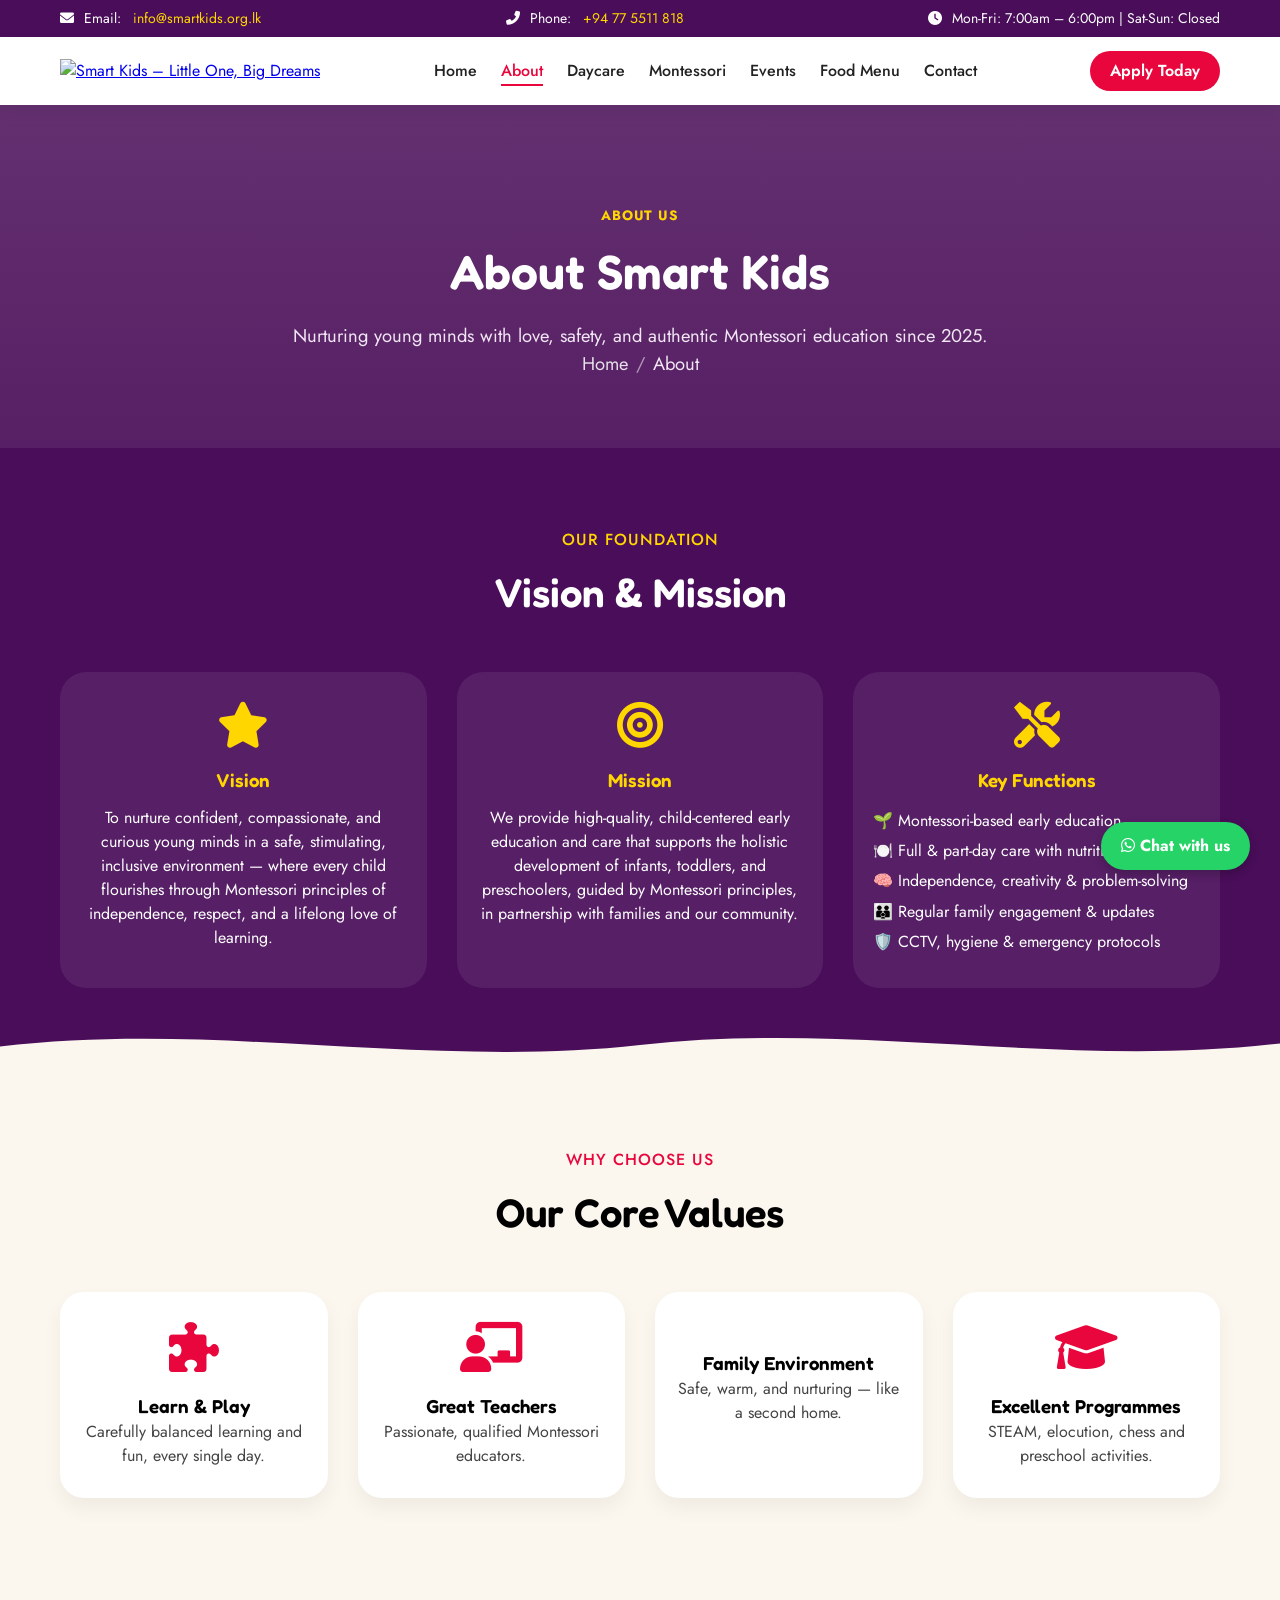
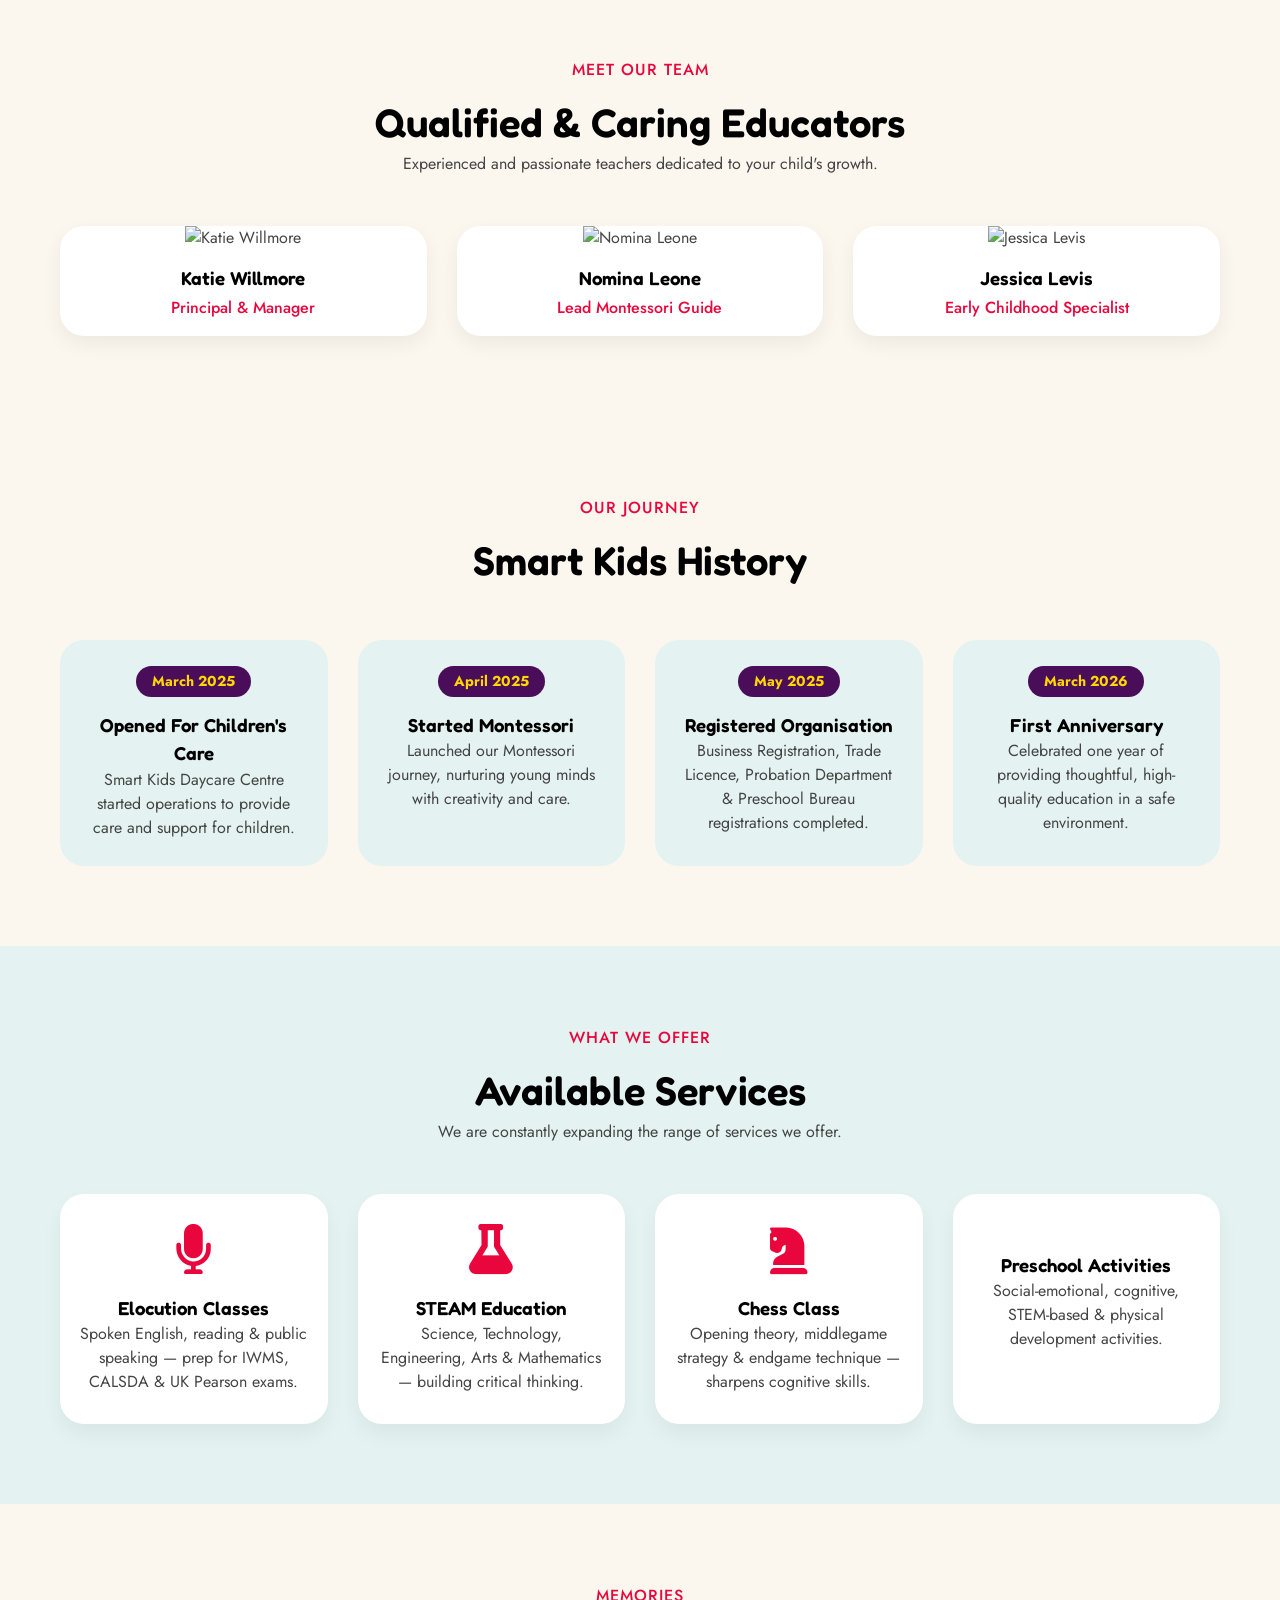
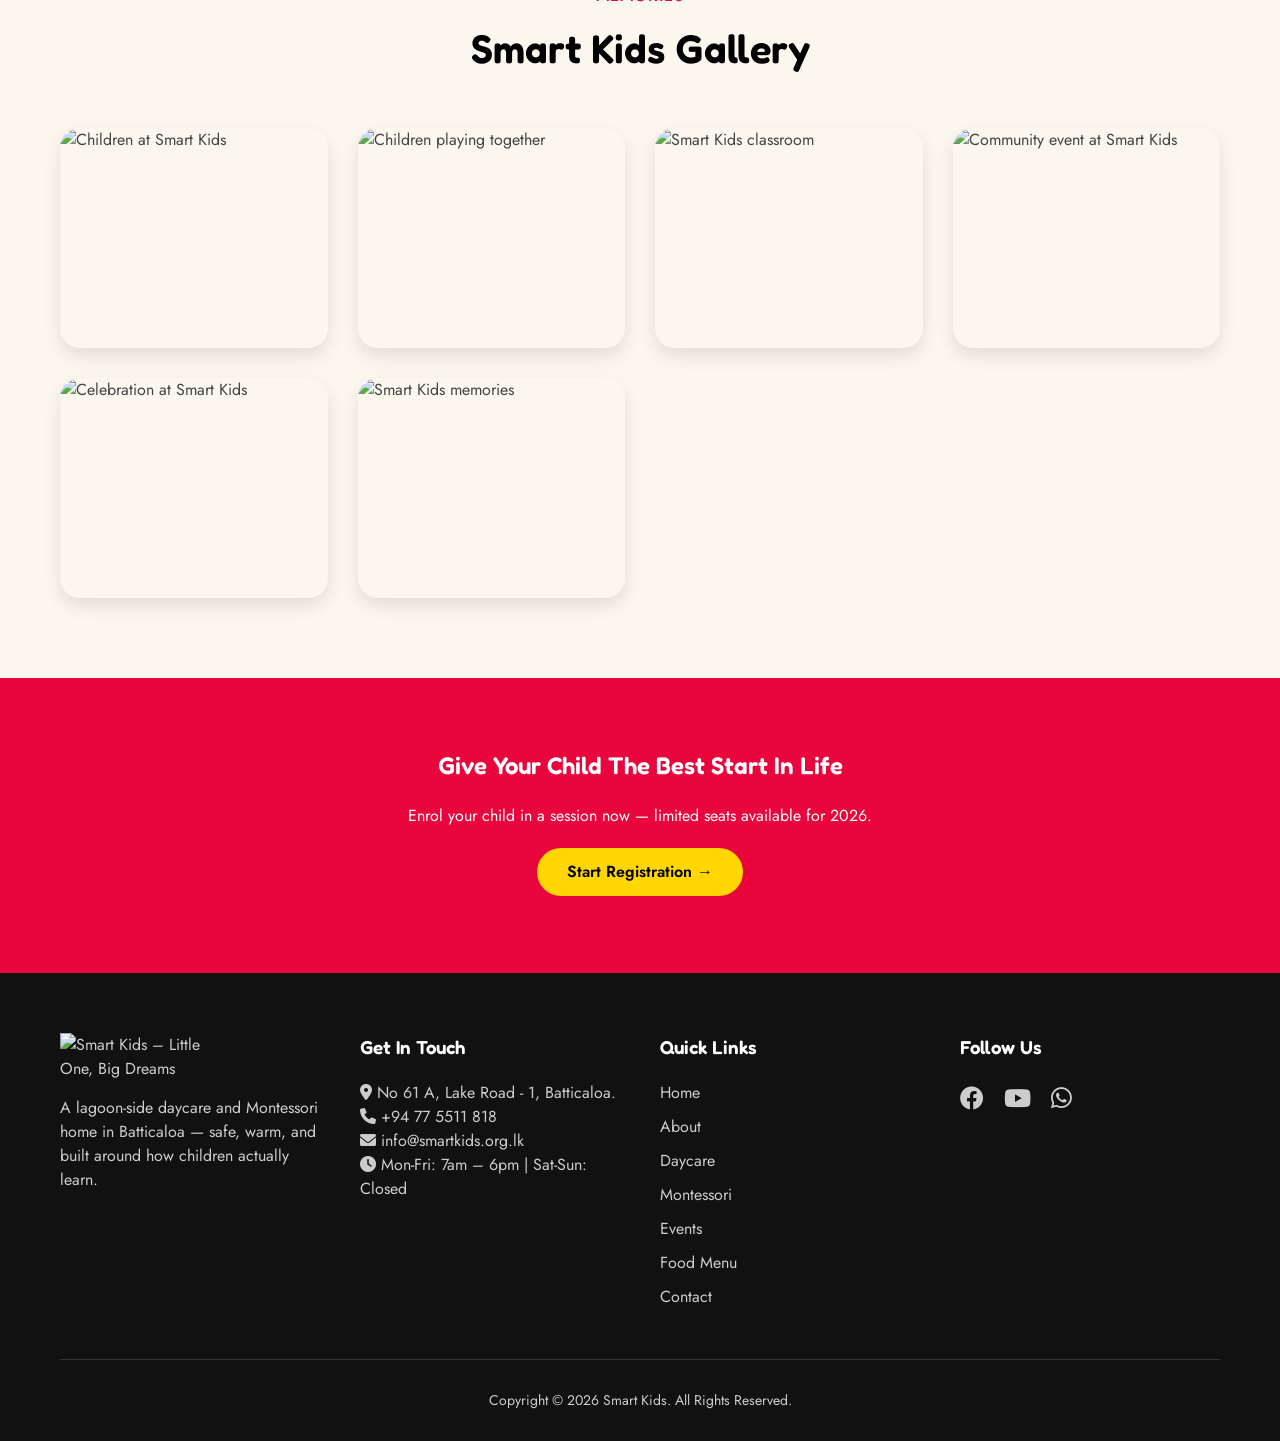
==== About.html @ 2ba50fde "Add files via upload" ====
<!DOCTYPE html>
<html lang="en-US">
<head>
<meta charset="UTF-8">
<meta name="viewport" content="width=device-width, initial-scale=1.0, shrink-to-fit=no">
<title>About Us – Smart Kids Daycare & Montessori | Batticaloa</title>
<meta name="description" content="Learn about Smart Kids Daycare & Montessori – our vision, mission, values, experienced teachers, and child-centered approach in Batticaloa.">
<meta name="theme-color" content="#490D59">
<link rel="icon" href="https://smartkids25.vercel.app/SK-Logo.svg" type="image/png">
<link href="https://fonts.googleapis.com/css2?family=Fredoka:wght@400;500;600;700&family=Jost:wght@400;500;600;700&display=swap" rel="stylesheet">
<link rel="stylesheet" href="https://cdnjs.cloudflare.com/ajax/libs/font-awesome/6.0.0-beta3/css/all.min.css">
<link rel="stylesheet" href="style.css">
</head>
<body>
<div id="scrollProgress" aria-hidden="true"></div>

<a href="#main-content" class="skip-link">Skip to main content</a>

<div class="top-bar">
  <div class="container">
    <div><i class="fas fa-envelope icon-lift" aria-hidden="true"></i> Email: <a href="mailto:info@smartkids.org.lk">info@smartkids.org.lk</a></div>
    <div><i class="fas fa-phone-alt icon-lift" aria-hidden="true"></i> Phone: <a href="https://wa.me/94775511818" target="_blank" rel="noopener">+94 77 5511 818</a></div>
    <div><i class="fas fa-clock icon-lift" aria-hidden="true"></i> Mon-Fri: 7:00am – 6:00pm | Sat-Sun: Closed</div>
  </div>
</div>

<header class="main-header">
  <div class="container">
    <a class="logo" href="/">
      <img src="https://smartkids25.vercel.app/SK-Banner.svg" alt="Smart Kids – Little One, Big Dreams">
    </a>
    <ul class="nav-links" id="navLinks">
      <li><a href="index.html">Home</a></li>
      <li><a href="About.html" class="active">About</a></li>
      <li><a href="Daycare.html">Daycare</a></li>
      <li><a href="Montessori.html">Montessori</a></li>
      <li><a href="Events.html">Events</a></li>
      <li><a href="Foodmenu.html">Food Menu</a></li>
      <li><a href="Contact.html">Contact</a></li>
    </ul>
    <button class="mobile-menu" id="mobileMenuBtn" aria-label="Open menu" aria-expanded="false" aria-controls="navLinks">
      <i class="fas fa-bars" aria-hidden="true"></i>
    </button>
    <a href="https://docs.google.com/forms/d/e/1FAIpQLSebGk4MIHP9v4Wda9Ap1GONbSbELKMC0Apw4gGXzGjABeMPSA/viewform" class="btn" style="padding: 8px 20px;" target="_blank" rel="noopener">Apply Today</a>
  </div>
</header>

<main id="main-content">

<section class="page-hero" style="--hero-img:url('https://smartkids.org.lk/wp-content/uploads/2025/05/KTR05686-copy-1.jpg');">
  <div class="container">
    <span class="eyebrow" style="display:block;">ABOUT US</span>
    <h1>About Smart Kids</h1>
    <p>Nurturing young minds with love, safety, and authentic Montessori education since 2025.</p>
    <p class="breadcrumb"><a href="index.html">Home</a><span>/</span>About</p>
  </div>
</section>

<section style="padding:80px 0; background:var(--indigo); color:#fff; position:relative; overflow:hidden;">
  <div class="container">
    <div class="section-title reveal">
      <span style="color:var(--gold);">OUR FOUNDATION</span>
      <h2 style="color:#fff;">Vision & Mission</h2>
    </div>
    <div class="grid-3 stagger-children">
      <div class="value-card">
        <i class="fas fa-star" aria-hidden="true"></i>
        <h3>Vision</h3>
        <p>To nurture confident, compassionate, and curious young minds in a safe, stimulating, inclusive environment — where every child flourishes through Montessori principles of independence, respect, and a lifelong love of learning.</p>
      </div>
      <div class="value-card">
        <i class="fas fa-bullseye" aria-hidden="true"></i>
        <h3>Mission</h3>
        <p>We provide high-quality, child-centered early education and care that supports the holistic development of infants, toddlers, and preschoolers, guided by Montessori principles, in partnership with families and our community.</p>
      </div>
      <div class="value-card">
        <i class="fas fa-screwdriver-wrench" aria-hidden="true"></i>
        <h3>Key Functions</h3>
        <ul style="text-align:left; list-style:none; padding:0; line-height:1.9;">
          <li>🌱 Montessori-based early education</li>
          <li>🍽️ Full & part-day care with nutritious meals</li>
          <li>🧠 Independence, creativity & problem-solving</li>
          <li>👪 Regular family engagement & updates</li>
          <li>🛡️ CCTV, hygiene & emergency protocols</li>
        </ul>
      </div>
    </div>
    <div class="wave-seam" aria-hidden="true" style="color:var(--paper);">
      <svg viewBox="0 0 1200 60" preserveAspectRatio="none"><path d="M0,32 C200,0 400,60 600,30 C800,0 1000,60 1200,28 L1200,60 L0,60 Z"></path></svg>
    </div>
  </div>
</section>

<section style="padding:80px 0;">
  <div class="container">
    <div class="section-title reveal">
      <span>WHY CHOOSE US</span>
      <h2>Our Core Values</h2>
    </div>
    <div class="grid-4 stagger-children">
      <div class="service-card"><i class="fas fa-puzzle-piece icon-rotate" aria-hidden="true"></i><h3>Learn & Play</h3><p>Carefully balanced learning and fun, every single day.</p></div>
      <div class="service-card"><i class="fas fa-chalkboard-teacher icon-rotate" aria-hidden="true"></i><h3>Great Teachers</h3><p>Passionate, qualified Montessori educators.</p></div>
      <div class="service-card"><i class="fas fa-house-chimney-heart icon-rotate" aria-hidden="true"></i><h3>Family Environment</h3><p>Safe, warm, and nurturing — like a second home.</p></div>
      <div class="service-card"><i class="fas fa-graduation-cap icon-rotate" aria-hidden="true"></i><h3>Excellent Programmes</h3><p>STEAM, elocution, chess and preschool activities.</p></div>
    </div>
  </div>
</section>

<section style="padding:80px 0; background:var(--paper);">
  <div class="container">
    <div class="section-title reveal">
      <span>MEET OUR TEAM</span>
      <h2>Qualified & Caring Educators</h2>
      <p>Experienced and passionate teachers dedicated to your child's growth.</p>
    </div>
    <div class="grid-3 stagger-children">
      <div class="teacher-card">
        <img src="https://smartkids.org.lk/wp-content/uploads/2023/09/teacher-6.jpg" alt="Katie Willmore" loading="lazy">
        <h3>Katie Willmore</h3><p>Principal & Manager</p>
      </div>
      <div class="teacher-card">
        <img src="https://smartkids.org.lk/wp-content/uploads/2023/09/teacher-1.jpg" alt="Nomina Leone" loading="lazy">
        <h3>Nomina Leone</h3><p>Lead Montessori Guide</p>
      </div>
      <div class="teacher-card">
        <img src="https://smartkids.org.lk/wp-content/uploads/2023/09/teacher-2.jpg" alt="Jessica Levis" loading="lazy">
        <h3>Jessica Levis</h3><p>Early Childhood Specialist</p>
      </div>
    </div>
  </div>
</section>

<section style="padding:80px 0;">
  <div class="container">
    <div class="section-title reveal">
      <span>OUR JOURNEY</span>
      <h2>Smart Kids History</h2>
    </div>
    <div class="history-grid stagger-children">
      <div class="history-item">
        <div class="history-year">March 2025</div>
        <h3>Opened For Children's Care</h3>
        <p>Smart Kids Daycare Centre started operations to provide care and support for children.</p>
      </div>
      <div class="history-item">
        <div class="history-year">April 2025</div>
        <h3>Started Montessori</h3>
        <p>Launched our Montessori journey, nurturing young minds with creativity and care.</p>
      </div>
      <div class="history-item">
        <div class="history-year">May 2025</div>
        <h3>Registered Organisation</h3>
        <p>Business Registration, Trade Licence, Probation Department & Preschool Bureau registrations completed.</p>
      </div>
      <div class="history-item">
        <div class="history-year">March 2026</div>
        <h3>First Anniversary</h3>
        <p>Celebrated one year of providing thoughtful, high-quality education in a safe environment.</p>
      </div>
    </div>
  </div>
</section>

<section style="padding:80px 0; background:var(--lagoon-light);">
  <div class="container">
    <div class="section-title reveal">
      <span>WHAT WE OFFER</span>
      <h2>Available Services</h2>
      <p>We are constantly expanding the range of services we offer.</p>
    </div>
    <div class="grid-4 stagger-children">
      <div class="service-card"><i class="fas fa-microphone icon-rotate" aria-hidden="true"></i><h3>Elocution Classes</h3><p>Spoken English, reading & public speaking — prep for IWMS, CALSDA & UK Pearson exams.</p></div>
      <div class="service-card"><i class="fas fa-flask icon-rotate" aria-hidden="true"></i><h3>STEAM Education</h3><p>Science, Technology, Engineering, Arts & Mathematics — building critical thinking.</p></div>
      <div class="service-card"><i class="fas fa-chess-knight icon-rotate" aria-hidden="true"></i><h3>Chess Class</h3><p>Opening theory, middlegame strategy & endgame technique — sharpens cognitive skills.</p></div>
      <div class="service-card"><i class="fas fa-child-reaching icon-rotate" aria-hidden="true"></i><h3>Preschool Activities</h3><p>Social-emotional, cognitive, STEM-based & physical development activities.</p></div>
    </div>
  </div>
</section>

<section style="padding:80px 0; background:var(--paper);">
  <div class="container">
    <div class="section-title reveal">
      <span>MEMORIES</span>
      <h2>Smart Kids Gallery</h2>
    </div>
    <div class="gallery-grid stagger-children">
      <div class="gallery-item"><img src="https://smartkids.org.lk/wp-content/uploads/2025/05/KTR05686-copy-1.jpg" alt="Children at Smart Kids" loading="lazy"></div>
      <div class="gallery-item"><img src="https://smartkids.org.lk/wp-content/uploads/2026/04/DSC04746-scaled.jpg" alt="Children playing together" loading="lazy"></div>
      <div class="gallery-item"><img src="https://smartkids.org.lk/wp-content/uploads/2025/05/sd.jpg" alt="Smart Kids classroom" loading="lazy"></div>
      <div class="gallery-item"><img src="https://smartkids.org.lk/wp-content/uploads/2026/04/DSC04858-scaled.jpg" alt="Community event at Smart Kids" loading="lazy"></div>
      <div class="gallery-item"><img src="https://smartkids.org.lk/wp-content/uploads/2025/05/WhatsApp-Image-2025-05-06-at-12.25.40-PM.jpeg" alt="Celebration at Smart Kids" loading="lazy"></div>
      <div class="gallery-item"><img src="https://smartkids.org.lk/wp-content/uploads/2025/05/Untitled-design.png" alt="Smart Kids memories" loading="lazy"></div>
    </div>
  </div>
</section>

<section style="padding: 70px 0; background: var(--coral); color: white; text-align: center;">
  <div class="container">
    <h2 style="color: white;">Give Your Child The Best Start In Life</h2>
    <p style="margin: 20px 0;">Enrol your child in a session now — limited seats available for 2026.</p>
    <a href="https://docs.google.com/forms/d/e/1FAIpQLSebGk4MIHP9v4Wda9Ap1GONbSbELKMC0Apw4gGXzGjABeMPSA/viewform" class="btn" style="background: var(--gold); color:#000;" target="_blank" rel="noopener">Start Registration →</a>
  </div>
</section>

</main>

<footer>
  <div class="container">
    <div class="footer-grid">
      <div class="footer-logo">
        <img src="https://smartkids25.vercel.app/SK-Banner.svg" alt="Smart Kids – Little One, Big Dreams" style="max-width:160px;">
        <p style="margin-top:15px;">A lagoon-side daycare and Montessori home in Batticaloa — safe, warm, and built around how children actually learn.</p>
      </div>
      <div>
        <h3>Get In Touch</h3>
        <p><i class="fas fa-map-marker-alt icon-color" aria-hidden="true"></i> No 61 A, Lake Road - 1, Batticaloa.</p>
        <p><i class="fas fa-phone icon-color" aria-hidden="true"></i> <a href="tel:+94775511818">+94 77 5511 818</a></p>
        <p><i class="fas fa-envelope icon-color" aria-hidden="true"></i> <a href="mailto:info@smartkids.org.lk">info@smartkids.org.lk</a></p>
        <p><i class="fas fa-clock icon-color" aria-hidden="true"></i> Mon-Fri: 7am – 6pm | Sat-Sun: Closed</p>
      </div>
      <div>
        <h3>Quick Links</h3>
        <ul class="footer-links">
          <li><a href="index.html">Home</a></li>
          <li><a href="About.html">About</a></li>
          <li><a href="Daycare.html">Daycare</a></li>
          <li><a href="Montessori.html">Montessori</a></li>
          <li><a href="Events.html">Events</a></li>
          <li><a href="Foodmenu.html">Food Menu</a></li>
          <li><a href="Contact.html">Contact</a></li>
        </ul>
      </div>
      <div>
        <h3>Follow Us</h3>
        <div class="social-icons">
          <a href="https://web.facebook.com/profile.php?id=61573965225366" class="icon-rotate" target="_blank" rel="noopener" aria-label="Smart Kids on Facebook"><i class="fab fa-facebook" aria-hidden="true"></i></a>
          <a href="https://www.youtube.com/@SmartKids0025" class="icon-rotate" target="_blank" rel="noopener" aria-label="Smart Kids on YouTube"><i class="fab fa-youtube" aria-hidden="true"></i></a>
          <a href="https://wa.me/94775511818" class="icon-rotate" target="_blank" rel="noopener" aria-label="Chat with Smart Kids on WhatsApp"><i class="fab fa-whatsapp" aria-hidden="true"></i></a>
        </div>
      </div>
    </div>
    <div class="copyright"><p>Copyright © 2026 Smart Kids. All Rights Reserved.</p></div>
  </div>
</footer>

<a href="https://wa.me/94775511818" class="whatsapp-float" target="_blank" rel="noopener" aria-label="Chat with Smart Kids on WhatsApp">
  <i class="fab fa-whatsapp" aria-hidden="true"></i> Chat with us
</a>
<button class="back-to-top" id="backToTop" aria-label="Back to top"><i class="fas fa-arrow-up" aria-hidden="true"></i></button>

<script src="script.js"></script>
</body>
</html>
---- style.css ----
/* ═══════════════════════════════════════════
   DESIGN TOKENS
   Brand: indigo + coral + gold (existing identity)
   Added: warm paper ground + lagoon teal — a nod to
   Batticaloa's lagoon, used as the site's quiet signature
═══════════════════════════════════════════ */
:root {
    --ink: #2b2422;
    --paper: #FBF7EF;
    --indigo: #490D59;
    --indigo-light: #5c1a70;
    --coral: #E8063C;
    --gold: #FFD600;
    --lagoon: #0E7C86;
    --lagoon-light: #E4F2F1;
}

/* ═══════════════════════════════════════════
   RESET & BASE
═══════════════════════════════════════════ */
* { margin: 0; padding: 0; box-sizing: border-box; }
body {
    font-family: 'Jost', sans-serif;
    color: #444;
    background: var(--paper);
    line-height: 1.5;
    overflow-x: hidden;
}
h1, h2, h3, h4, h5, h6 {
    font-family: 'Fredoka', sans-serif;
    font-weight: 600;
    color: #000;
}
.container { max-width: 1200px; margin: 0 auto; padding: 0 20px; }

.skip-link {
    position: absolute; left: -999px; top: 0;
    background: #FFD600; color: #490D59; font-weight: 700;
    padding: 10px 18px; border-radius: 0 0 10px 0; z-index: 10000;
}
.skip-link:focus { left: 0; }
a:focus-visible, button:focus-visible { outline: 3px solid #FFD600; outline-offset: 2px; }

/* ═══════════════════════════════════════════
   LOADER – LOGO
═══════════════════════════════════════════ */
#loader-wrapper {
    position: fixed; top: 0; left: 0; width: 100%; height: 100%;
    background: linear-gradient(135deg, #490D59 0%, #E8063C 100%);
    display: flex; flex-direction: column; align-items: center; justify-content: center;
    z-index: 9999;
    transition: opacity 0.8s ease, visibility 0.8s ease;
}
#loader-wrapper.hidden { opacity: 0; visibility: hidden; pointer-events: none; }
.loader-logo {
    width: 150px;
    background: #fff;
    border-radius: 28px;
    padding: 14px;
    box-shadow: 0 14px 40px rgba(0,0,0,0.25);
    animation: logoPulse 1.6s ease-in-out infinite;
}
@keyframes logoPulse {
    0%, 100% { transform: scale(1); }
    50% { transform: scale(1.06); }
}
.loader-bar {
    width: 160px; height: 6px; border-radius: 6px;
    background: rgba(255,255,255,0.25);
    margin-top: 24px; overflow: hidden;
}
.loader-bar span {
    display: block; height: 100%; width: 40%;
    background: #FFD600; border-radius: 6px;
    animation: loaderTrack 1.3s ease-in-out infinite;
}
@keyframes loaderTrack {
    0% { transform: translateX(-100%); }
    100% { transform: translateX(250%); }
}
.loader-caption {
    margin-top: 16px;
    font-family: 'Fredoka', sans-serif;
    color: #fff;
    font-weight: 600;
    letter-spacing: 1px;
}

/* ═══════════════════════════════════════════
   SCROLL REVEAL
═══════════════════════════════════════════ */
.reveal { opacity: 0; transform: translateY(40px) scale(0.98); transition: opacity 0.9s cubic-bezier(0.16,1,0.3,1), transform 0.9s cubic-bezier(0.16,1,0.3,1); }
.reveal.visible { opacity: 1; transform: translateY(0) scale(1); }
.reveal-left { opacity: 0; transform: translateX(-60px); transition: opacity 0.9s cubic-bezier(0.16,1,0.3,1), transform 0.9s cubic-bezier(0.16,1,0.3,1); }
.reveal-left.visible { opacity: 1; transform: translateX(0); }
.reveal-right { opacity: 0; transform: translateX(60px); transition: opacity 0.9s cubic-bezier(0.16,1,0.3,1), transform 0.9s cubic-bezier(0.16,1,0.3,1); }
.reveal-right.visible { opacity: 1; transform: translateX(0); }
.stagger-children>* { opacity: 0; transform: translateY(34px) scale(0.97); transition: opacity 0.7s cubic-bezier(0.16,1,0.3,1), transform 0.7s cubic-bezier(0.16,1,0.3,1); }
.stagger-children.visible>*:nth-child(1) { transition-delay: 0.05s; }
.stagger-children.visible>*:nth-child(2) { transition-delay: 0.12s; }
.stagger-children.visible>*:nth-child(3) { transition-delay: 0.19s; }
.stagger-children.visible>*:nth-child(4) { transition-delay: 0.26s; }
.stagger-children.visible>*:nth-child(5) { transition-delay: 0.33s; }
.stagger-children.visible>*:nth-child(6) { transition-delay: 0.40s; }
.stagger-children.visible>*:nth-child(7) { transition-delay: 0.47s; }
.stagger-children.visible>*:nth-child(8) { transition-delay: 0.54s; }
.stagger-children.visible>*:nth-child(9) { transition-delay: 0.61s; }
.stagger-children.visible>*:nth-child(10) { transition-delay: 0.68s; }
.stagger-children.visible>* { opacity: 1; transform: translateY(0) scale(1); }

/* ---------- SCROLL PROGRESS BAR ---------- */
#scrollProgress { position: fixed; top: 0; left: 0; height: 4px; width: 0%; background: linear-gradient(90deg, var(--gold), var(--coral)); z-index: 10000; transition: width 0.1s ease-out; }

@media (prefers-reduced-motion: reduce) {
  .reveal, .reveal-left, .reveal-right, .stagger-children>* { transition: none !important; opacity: 1 !important; transform: none !important; }
  .hero-swiper .slide-bg, .page-hero { background-attachment: scroll !important; }
}

/* ═══════════════════════════════════════════
   BUTTONS
═══════════════════════════════════════════ */
.btn {
    display: inline-block; background: #E8063C; color: #fff;
    padding: 12px 30px; border-radius: 50px; text-decoration: none;
    font-weight: 600; border: none; cursor: pointer;
    transition: transform 0.3s ease, box-shadow 0.3s ease, color 0.3s ease;
    position: relative; overflow: hidden; z-index: 1;
}
.btn::after {
    content: ''; position: absolute; top: 0; left: 0; width: 100%; height: 100%;
    background: linear-gradient(135deg, #490D59, #E8063C);
    opacity: 0; transition: opacity 0.4s ease; z-index: -1; border-radius: 50px;
}
.btn:hover::after { opacity: 1; }
.btn:hover { transform: translateY(-3px) scale(1.02); box-shadow: 0 12px 30px rgba(232,6,60,0.35); color: #fff; }
.btn:active { transform: scale(0.96); }
.btn-outline { background: transparent; border: 2px solid #E8063C; color: #E8063C; }
.btn-outline::after { background: linear-gradient(135deg, #E8063C, #490D59); }
.btn-outline:hover { color: #fff !important; border-color: #490D59; }
.btn-block { width: 100%; text-align: center; }

/* ═══════════════════════════════════════════
   IMAGE HOVER
═══════════════════════════════════════════ */
.img-hover { position: relative; overflow: hidden; border-radius: 20px; cursor: pointer; }
.img-hover img { width: 100%; display: block; transition: transform 0.7s cubic-bezier(0.25,0.46,0.45,0.94), filter 0.5s ease; }
.img-hover .img-overlay {
    position: absolute; top: 0; left: 0; width: 100%; height: 100%;
    background: rgba(73,13,89,0); border-radius: 20px; transition: background 0.5s ease;
    display: flex; align-items: center; justify-content: center; pointer-events: none;
}
.img-hover .img-overlay i { font-size: 3rem; color: #FFD600; opacity: 0; transform: scale(0.5) rotate(-20deg); transition: opacity 0.5s ease, transform 0.5s ease; }
.img-hover:hover img { transform: scale(1.08); filter: brightness(0.7) saturate(1.1); }
.img-hover:hover .img-overlay { background: rgba(73,13,89,0.55); }
.img-hover:hover .img-overlay i { opacity: 1; transform: scale(1) rotate(0deg); }

.placeholder-tile {
    width: 100%; height: 200px; border-radius: 20px 20px 0 0;
    display: flex; align-items: center; justify-content: center;
    font-size: 3rem; color: #fff;
}
.placeholder-tile.tile-1 { background: linear-gradient(135deg, #FFD600, #E8063C); }
.placeholder-tile.tile-2 { background: linear-gradient(135deg, #25D366, #1da851); }
.placeholder-tile.tile-3 { background: linear-gradient(135deg, #E8063C, #490D59); }
.hero-swiper .placeholder-tile { height: 100%; border-radius: 0; font-size: 5rem; }

/* ═══════════════════════════════════════════
   ICON HOVER VARIANTS
═══════════════════════════════════════════ */
.icon-rotate { display: inline-block; transition: transform 0.5s ease, color 0.3s ease; }
.icon-rotate:hover { transform: rotate(360deg) scale(1.1); }
.icon-bounce { display: inline-block; transition: transform 0.4s cubic-bezier(0.34,1.56,0.64,1), color 0.3s ease; }
.icon-bounce:hover { transform: scale(1.2) translateY(-4px); }
.icon-color { transition: color 0.3s ease, transform 0.3s ease; }
.icon-color:hover { color: #FFD600 !important; transform: scale(1.1); }
.icon-lift { display: inline-block; transition: transform 0.3s ease, color 0.3s ease; }
.icon-lift:hover { transform: translateY(-3px) scale(1.08); }

/* ═══════════════════════════════════════════
   TOP BAR
═══════════════════════════════════════════ */
.top-bar { background: #490D59; color: #fff; padding: 8px 0; font-size: 14px; }
.top-bar .container { display: flex; justify-content: space-between; flex-wrap: wrap; gap: 15px; }
.top-bar a { color: #FFD600; text-decoration: none; margin-left: 8px; transition: color 0.3s ease; }
.top-bar a:hover { color: #fff; }
.top-bar i { margin-right: 6px; transition: transform 0.3s ease, color 0.3s ease; }
.top-bar i:hover { transform: rotate(8deg) scale(1.1); color: #FFD600; }

/* ═══════════════════════════════════════════
   HEADER
═══════════════════════════════════════════ */
.main-header { padding: 14px 0; background: #fff; box-shadow: 0 5px 15px rgba(0,0,0,0.05); position: sticky; top: 0; z-index: 100; }
.main-header .container { display: flex; justify-content: space-between; align-items: center; flex-wrap: wrap; gap: 12px; }
.logo img { max-height: 60px; display: block; }
.nav-links { display: flex; gap: 24px; list-style: none; flex-wrap: wrap; }
.nav-links a { text-decoration: none; font-weight: 500; color: #222; transition: color 0.3s ease, transform 0.3s ease; position: relative; }
.nav-links a::after { content: ''; position: absolute; bottom: -4px; left: 0; width: 0; height: 2.5px; background: #E8063C; transition: width 0.3s ease; }
.nav-links a:hover { color: #E8063C; transform: translateY(-1px); }
.nav-links a:hover::after { width: 100%; }
.mobile-menu { display: none; font-size: 28px; cursor: pointer; background: none; border: none; color: #222; transition: transform 0.3s ease, color 0.3s ease; }
.mobile-menu:hover { transform: rotate(90deg); color: #E8063C; }

/* ═══════════════════════════════════════════
   HERO SWIPER
═══════════════════════════════════════════ */
.hero-swiper { width: 100%; height: 85vh; min-height: 550px; position: relative; }
.hero-swiper .swiper-slide { position: relative; background-size: cover; background-position: center; overflow: hidden; }
.hero-swiper .swiper-slide::before { content: ''; position: absolute; top:0; left:0; width:100%; height:100%; background: linear-gradient(rgba(73,13,89,0.7), rgba(73,13,89,0.85)); z-index: 1; }
.hero-swiper .swiper-slide-active .slide-bg { animation: kenBurnsZoom 14s ease-in-out infinite alternate; }
.slide-bg { position: absolute; top:0; left:0; width:100%; height:100%; background-size: cover; background-position: center; transform: scale(1); transition: transform 8s ease; }
@keyframes kenBurnsZoom { 0% { transform: scale(1); } 100% { transform: scale(1.1); } }
.hero-content { position: relative; z-index: 2; max-width: 800px; margin: 0 auto; text-align: center; color: white; top: 50%; transform: translateY(-50%); padding: 0 20px; }
.hero-content h1 { font-size: 3.5rem; color: white; margin-bottom: 20px; }
.hero-content p { font-size: 1.2rem; margin-bottom: 30px; }
.swiper-button-next, .swiper-button-prev { color: #FFD600; background: rgba(0,0,0,0.3); width: 45px; height: 45px; border-radius: 50%; transition: 0.3s; }
.swiper-button-next:hover, .swiper-button-prev:hover { background: #E8063C; color: white; transform: scale(1.1); }
.swiper-pagination-bullet { background: #fff; opacity: 0.7; transition: transform 0.3s ease, background 0.3s ease; }
.swiper-pagination-bullet:hover { transform: scale(1.3); background: #FFD600; }
.swiper-pagination-bullet-active { background: #FFD600; transform: scale(1.2); }

/* ═══════════════════════════════════════════
   SPOTLIGHT — Today at Smart Kids + Countdown
═══════════════════════════════════════════ */
.spotlight { background: #F0F6FA; padding: 50px 0; }
.spotlight-grid { display: grid; grid-template-columns: 1fr 1fr; gap: 26px; }
.spotlight-card {
    background: #fff; border-radius: 24px; padding: 30px;
    box-shadow: 0 10px 24px rgba(0,0,0,0.06);
    border-top: 5px solid #FFD600;
}
.spotlight-card.spotlight-countdown { border-top-color: #E8063C; }
.spotlight-tag {
    display: inline-block; background: #490D59; color: #FFD600;
    font-size: 0.75rem; font-weight: 700; letter-spacing: 0.06em; text-transform: uppercase;
    padding: 5px 14px; border-radius: 999px; margin-bottom: 12px;
}
.spotlight-card h3 { margin-bottom: 8px; font-size: 1.3rem; }
.spotlight-tip { margin-top: 14px; font-size: 0.92rem; color: #6a5d52; background: #FFF8E1; padding: 10px 14px; border-radius: 12px; }
.spotlight-tip i { color: #E8063C; margin-right: 6px; }
.countdown { display: flex; gap: 18px; margin-top: 10px; }
.countdown div { display: flex; flex-direction: column; align-items: center; }
.countdown strong { font-family: 'Fredoka', sans-serif; font-size: 1.8rem; color: #490D59; }
.countdown span { font-size: 0.75rem; text-transform: uppercase; letter-spacing: 0.05em; color: #888; }

/* ═══════════════════════════════════════════
   ABOUT
═══════════════════════════════════════════ */
.about { padding: 80px 0; }
.about-grid { display: grid; grid-template-columns: 1fr 1fr; gap: 50px; align-items: center; }
.about-img img { width: 100%; border-radius: 20px; box-shadow: 0 20px 30px -10px rgba(0,0,0,0.1); }
.features { display: flex; gap: 30px; margin-top: 25px; }
.feature-item { background: #F0F6FA; padding: 20px; border-radius: 20px; text-align: center; flex: 1; transition: transform 0.4s ease, box-shadow 0.4s ease, background 0.3s ease; }
.feature-item:hover { transform: translateY(-6px) scale(1.02); box-shadow: 0 12px 25px rgba(0,0,0,0.08); background: #fff; }
.feature-item i { font-size: 40px; color: #FFD600; background: #490D59; padding: 12px; border-radius: 50%; transition: transform 0.5s ease, background 0.3s ease, color 0.3s ease; }
.feature-item:hover i { transform: rotate(12deg) scale(1.08); background: #E8063C; color: #fff; }

/* ═══════════════════════════════════════════
   SERVICES
═══════════════════════════════════════════ */
.services { background: #F9F9F9; padding: 80px 0; }
.services-grid { display: grid; grid-template-columns: repeat(auto-fit, minmax(260px, 1fr)); gap: 30px; }
.service-card { background: #fff; padding: 30px 20px; text-align: center; border-radius: 24px; transition: transform 0.4s ease, box-shadow 0.4s ease, background 0.3s ease; box-shadow: 0 10px 20px rgba(0,0,0,0.05); }
.service-card:hover { transform: translateY(-10px) scale(1.01); box-shadow: 0 20px 40px rgba(232,6,60,0.12); background: #fff; }
.service-card i { font-size: 50px; color: #E8063C; margin-bottom: 20px; transition: transform 0.5s ease, color 0.3s ease; }
.service-card:hover i { transform: rotate(12deg) scale(1.1); color: #490D59; }

/* ═══════════════════════════════════════════
   ACTIVITIES
═══════════════════════════════════════════ */
.activities { padding: 80px 0; }
.activities-grid { display: grid; grid-template-columns: repeat(3, 1fr); gap: 30px; }
.activity-card { background: #490D59; color: white; padding: 30px 20px; border-radius: 30px; text-align: center; transition: transform 0.4s ease, box-shadow 0.4s ease, background 0.3s ease; }
.activity-card:hover { transform: translateY(-8px) scale(1.02); box-shadow: 0 16px 40px rgba(73,13,89,0.3); background: #5c1a70; }
.activity-card i { font-size: 2.5rem; margin-bottom: 15px; color: #FFD600; transition: transform 0.5s ease, color 0.3s ease; }
.activity-card:hover i { transform: rotate(20deg) scale(1.15); color: #fff; }
.activity-card h4 { color: #FFD600; margin: 10px 0; font-size: 1.2rem; transition: color 0.3s ease; }
.activity-card:hover h4 { color: #fff; }

/* ═══════════════════════════════════════════
   BLOG
═══════════════════════════════════════════ */
.blog { background: #F0F6FA; padding: 80px 0; }
.blog-grid { display: grid; grid-template-columns: repeat(3, 1fr); gap: 30px; }
.blog-card { background: white; border-radius: 20px; overflow: hidden; box-shadow: 0 8px 20px rgba(0,0,0,0.05); transition: transform 0.4s ease, box-shadow 0.4s ease; }
.blog-card:hover { transform: translateY(-10px); box-shadow: 0 20px 40px rgba(0,0,0,0.1); }
.blog-card img { width: 100%; height: 200px; object-fit: cover; transition: transform 0.6s ease; }
.blog-card:hover img { transform: scale(1.05); }
.blog-card .content { padding: 20px; }

/* ═══════════════════════════════════════════
   CLASSES
═══════════════════════════════════════════ */
.classes { padding: 80px 0; }
.class-grid { display: grid; grid-template-columns: repeat(3, 1fr); gap: 30px; }
.class-item { background: #fff; border-radius: 20px; overflow: hidden; box-shadow: 0 8px 20px rgba(0,0,0,0.1); transition: transform 0.4s ease, box-shadow 0.4s ease; }
.class-item:hover { transform: translateY(-8px) scale(1.01); box-shadow: 0 20px 40px rgba(232,6,60,0.13); }
.class-item img { width: 100%; height: 200px; object-fit: cover; transition: transform 0.6s ease; }
.class-item:hover img { transform: scale(1.04); }
.class-info { padding: 20px; }
.price { color: #E8063C; font-weight: bold; font-size: 1.3rem; transition: color 0.3s ease; }
.class-item:hover .price { color: #490D59; }

/* ═══════════════════════════════════════════
   A DAY HERE — timeline
═══════════════════════════════════════════ */
.day { padding: 90px 0; background: var(--paper); }
.timeline { max-width: 760px; margin: 48px auto 0; position: relative; border-left: 3px solid #490D59; padding-left: 30px; list-style: none; }
.timeline li { display: flex; gap: 22px; margin-bottom: 30px; position: relative; }
.timeline li:last-child { margin-bottom: 0; }
.timeline li::before { content: ''; position: absolute; left: -39px; top: 5px; width: 14px; height: 14px; border-radius: 50%; background: #E8063C; border: 3px solid #fff; box-shadow: 0 0 0 2px #490D59; }
.timeline time { font-family: 'Fredoka', sans-serif; font-weight: 600; color: #490D59; font-size: 1.05rem; flex: 0 0 64px; }
.timeline h3 { font-size: 1.05rem; margin-bottom: 0.2em; }
.timeline p { margin: 0; color: #5b4f43; font-size: 0.95rem; }

/* ═══════════════════════════════════════════
   SESSION TIMES
═══════════════════════════════════════════ */
.session-card { max-width: 600px; margin: auto; background: white; border-radius: 30px; overflow: hidden; box-shadow: 0 8px 20px rgba(0,0,0,0.1); }
.session-row { display: flex; justify-content: space-between; padding: 15px 25px; border-bottom: 1px solid #eee; transition: background 0.3s ease, transform 0.3s ease; }
.session-row:last-child { border-bottom: none; }
.session-row:hover { background: #f9f9f9; transform: translateX(4px); }

/* ═══════════════════════════════════════════
   TESTIMONIALS — Notes from the pickup line
═══════════════════════════════════════════ */
.testimonials { background: var(--indigo); color: white; padding: 80px 0; position: relative; overflow: hidden; }
.t-slider { overflow: hidden; max-width: 720px; margin: 40px auto 24px; }
.t-track { display: flex; transition: transform 0.45s ease; }
.t-card { flex: 0 0 100%; background: rgba(255,255,255,0.08); border-radius: 28px; padding: 40px; margin: 0; text-align: center; backdrop-filter: blur(2px); }
.t-card i.fa-quote-left { font-size: 2.2rem; color: #FFD600; margin-bottom: 14px; }
.t-card p { font-family: 'Fredoka', sans-serif; font-size: 1.15rem; line-height: 1.55; color: #f6ead8; font-weight: 400; }
.t-stars { margin: 16px 0 10px; }
.t-stars i { color: #FFD600; margin: 0 2px; }
.t-card cite { font-style: normal; font-weight: 700; color: #FFD600; }
.t-dots { display: flex; justify-content: center; gap: 10px; }
.t-dots button { width: 10px; height: 10px; border-radius: 50%; background: rgba(255,255,255,0.3); border: none; padding: 0; cursor: pointer; }
.t-dots button.active { background: #FFD600; }

/* ═══════════════════════════════════════════
   VISIT US — Request a visit
═══════════════════════════════════════════ */
.visit { padding: 90px 0; background: var(--paper); }
.visit-grid { display: grid; grid-template-columns: 1fr 1fr; gap: 50px; align-items: start; }
.eyebrow { display: block; color: #E8063C; font-weight: 700; letter-spacing: 0.06em; text-transform: uppercase; font-size: 0.85rem; margin-bottom: 10px; }
.contact-list { margin-top: 1.6em; display: flex; flex-direction: column; gap: 1em; list-style: none; }
.contact-list li { display: flex; flex-direction: column; }
.contact-list strong { font-size: 0.78rem; text-transform: uppercase; letter-spacing: 0.08em; color: #E8063C; font-weight: 800; }
.contact-list span { font-size: 1.02rem; }
.contact-list a { color: #444; text-decoration: none; }
.contact-list a:hover { color: #E8063C; }

.visit-form { background: #F0F6FA; border-radius: 28px; padding: 36px; box-shadow: 0 10px 24px rgba(0,0,0,0.06); }
.visit-form h3 { margin-bottom: 1em; }
.field { margin-bottom: 1.1em; display: flex; flex-direction: column; }
.field label { font-size: 0.85rem; font-weight: 700; margin-bottom: 0.4em; color: #490D59; }
.field input, .field select, .field textarea {
    border: 2px solid #E2D9CE; border-radius: 12px; padding: 0.7em 0.9em;
    font-family: inherit; font-size: 0.96rem; background: #fff;
    transition: border-color 0.15s ease;
}
.field input:focus, .field select:focus, .field textarea:focus { outline: none; border-color: #490D59; }
.field.invalid input, .field.invalid select { border-color: #E8063C; }
.error { font-size: 0.78rem; color: #E8063C; font-weight: 700; min-height: 1.1em; margin-top: 0.2em; }
.form-success { display: none; margin-top: 1em; font-weight: 700; color: #1c7a5e; background: #e3f6ee; border-radius: 12px; padding: 0.8em 1em; }
.form-success.show { display: block; }
.form-note { margin-top: 1em; font-size: 0.8rem; color: #888; }

/* ═══════════════════════════════════════════
   FOOTER
═══════════════════════════════════════════ */
footer { background: #111; color: #ccc; padding: 60px 0 30px; }
.footer-grid { display: grid; grid-template-columns: repeat(auto-fit, minmax(250px, 1fr)); gap: 40px; margin-bottom: 40px; }
.footer-grid h3 { color: white; margin-bottom: 20px; }
.footer-grid a { color: #ccc; text-decoration: none; transition: color 0.3s ease, transform 0.3s ease; }
.footer-grid a:hover { color: #FFD600; transform: translateX(4px); }
.footer-links { list-style: none; }
.footer-links li { margin-bottom: 10px; }
.footer-links a { display: inline-block; transition: transform 0.3s ease, color 0.3s ease; }
.footer-links a:hover { transform: translateX(6px); color: #FFD600; }
.copyright { text-align: center; border-top: 1px solid #333; padding-top: 30px; margin-top: 20px; font-size: 14px; }
.social-icons a { margin-right: 15px; font-size: 24px; display: inline-block; }

/* ═══════════════════════════════════════════
   FLOATING BUTTONS
═══════════════════════════════════════════ */
.whatsapp-float {
    position: fixed; bottom: 30px; right: 30px; background: #25D366; color: white;
    border-radius: 50px; padding: 12px 20px; text-decoration: none; font-weight: bold;
    z-index: 99; box-shadow: 0 4px 10px rgba(0,0,0,0.2);
    transition: transform 0.4s cubic-bezier(0.34,1.56,0.64,1), box-shadow 0.4s ease, background 0.3s ease;
}
.whatsapp-float:hover { transform: scale(1.08) translateY(-4px); box-shadow: 0 12px 30px rgba(37,211,102,0.4); background: #1da851; color: #fff; }
.whatsapp-float i { transition: transform 0.4s ease; }
.whatsapp-float:hover i { transform: rotate(8deg) scale(1.1); }

.back-to-top {
    position: fixed; bottom: 30px; left: 30px; width: 46px; height: 46px;
    background: #490D59; color: #FFD600; border: none; border-radius: 50%;
    font-size: 18px; cursor: pointer; z-index: 99; box-shadow: 0 4px 10px rgba(0,0,0,0.2);
    opacity: 0; visibility: hidden; transform: translateY(10px);
    transition: opacity 0.3s ease, visibility 0.3s ease, transform 0.3s ease, background 0.3s ease;
}
.back-to-top.show { opacity: 1; visibility: visible; transform: translateY(0); }
.back-to-top:hover { background: #E8063C; color: #fff; }

/* ═══════════════════════════════════════════
   SECTION TITLE
═══════════════════════════════════════════ */
.section-title { text-align: center; margin-bottom: 50px; }
.section-title span { color: #E8063C; font-weight: 500; letter-spacing: 1px; display: block; font-size: 1rem; }
.section-title h2 { font-size: 2.5rem; margin-top: 10px; }

/* ═══════════════════════════════════════════
   FAQ / DETAILS
═══════════════════════════════════════════ */
details { transition: background 0.3s ease, transform 0.3s ease; margin-bottom: 15px; background: #f5f5f5; padding: 15px; border-radius: 16px; }
details:last-child { margin-bottom: 0; }
details:hover { background: #eee; transform: translateX(4px); }
details summary { transition: color 0.3s ease; font-weight: bold; cursor: pointer; }
details:hover summary { color: #E8063C; }

/* ═══════════════════════════════════════════
   WAVE SEAM — signature divider between sections,
   a quiet nod to the Batticaloa lagoon
═══════════════════════════════════════════ */
.wave-seam { position: absolute; left: 0; right: 0; bottom: -1px; height: 48px; line-height: 0; pointer-events: none; z-index: 2; }
.wave-seam svg { width: 100%; height: 100%; display: block; }
.wave-seam path { fill: currentColor; }

.lagoon-chip { color: var(--lagoon); }
.lagoon-bg { background: var(--lagoon-light); }

/* ═══════════════════════════════════════════
   PAGE HERO — used on About / Contact / Daycare / Events / Montessori
═══════════════════════════════════════════ */
.page-hero {
    --hero-img: url('https://smartkids.org.lk/wp-content/uploads/2025/05/sd.jpg');
    background: linear-gradient(rgba(73,13,89,0.85), rgba(73,13,89,0.92)), var(--hero-img) center/cover no-repeat;
    padding: 100px 0 70px;
    text-align: center;
    color: #fff;
    position: relative;
    overflow: hidden;
}
.page-hero .eyebrow { color: var(--gold); }
.page-hero h1 { font-size: 3rem; color: #fff; margin-bottom: 15px; }
.page-hero p { font-size: 1.15rem; max-width: 700px; margin: 0 auto; color: #f1e6f4; }
.page-hero .btn { margin-top: 25px; }
.breadcrumb { margin-top: 18px; font-size: 0.85rem; color: #e7cdee; }
.breadcrumb a { color: #fff; text-decoration: none; opacity: 0.85; }
.breadcrumb a:hover { opacity: 1; text-decoration: underline; }
.breadcrumb span { margin: 0 8px; opacity: 0.6; }

/* ═══════════════════════════════════════════
   GENERIC GRIDS & CARDS — reused across subpages
═══════════════════════════════════════════ */
.grid-3, .grid-4 { display: grid; grid-template-columns: repeat(auto-fit, minmax(260px, 1fr)); gap: 30px; }

.value-card { background: rgba(255,255,255,0.08); backdrop-filter: blur(4px); padding: 30px 20px; border-radius: 26px; text-align: center; color: #fff; transition: transform 0.3s ease, background 0.3s ease; }
.value-card:hover { transform: translateY(-6px); background: rgba(255,255,255,0.14); }
.value-card i { font-size: 46px; color: var(--gold); margin-bottom: 18px; display: block; }
.value-card h3 { color: var(--gold); margin-bottom: 12px; }

.teacher-card { background: #fff; border-radius: 24px; overflow: hidden; text-align: center; box-shadow: 0 8px 20px rgba(0,0,0,0.06); transition: transform 0.3s ease, box-shadow 0.3s ease; }
.teacher-card:hover { transform: translateY(-6px); box-shadow: 0 16px 30px rgba(0,0,0,0.1); }
.teacher-card img { width: 100%; height: 260px; object-fit: cover; }
.teacher-card.round img { width: 120px; height: 120px; border-radius: 50%; object-fit: cover; margin: 20px auto 12px; }
.teacher-card h3, .teacher-card h4 { margin: 14px 0 4px; }
.teacher-card p { color: var(--coral); font-weight: 500; margin-bottom: 16px; }

.history-grid, .gallery-grid, .events-grid, .info-grid { display: grid; grid-template-columns: repeat(auto-fit, minmax(260px, 1fr)); gap: 30px; }
.history-item { background: var(--lagoon-light); padding: 26px; border-radius: 24px; text-align: center; }
.history-year { background: var(--indigo); color: var(--gold); display: inline-block; padding: 5px 16px; border-radius: 40px; font-weight: 700; margin-bottom: 14px; font-size: 0.9rem; }

.gallery-item { border-radius: 20px; overflow: hidden; box-shadow: 0 8px 18px rgba(0,0,0,0.1); }
.gallery-item img { width: 100%; height: 220px; object-fit: cover; transition: transform 0.5s ease; display: block; }
.gallery-item:hover img { transform: scale(1.06); }

.info-card { background: var(--lagoon-light); padding: 30px 20px; text-align: center; border-radius: 24px; transition: transform 0.3s ease; }
.info-card:hover { transform: translateY(-5px); }
.info-card i { font-size: 46px; color: var(--coral); background: #fff; padding: 18px; border-radius: 60px; margin-bottom: 18px; box-shadow: 0 8px 15px rgba(0,0,0,0.06); }
.info-card h3 { margin-bottom: 12px; }

.event-card { background: #fff; border-radius: 26px; overflow: hidden; box-shadow: 0 14px 28px rgba(0,0,0,0.08); transition: transform 0.3s ease, box-shadow 0.3s ease; }
.event-card:hover { transform: translateY(-8px); box-shadow: 0 20px 38px rgba(0,0,0,0.12); }
.event-img { height: 210px; overflow: hidden; }
.event-img img { width: 100%; height: 100%; object-fit: cover; transition: transform 0.4s ease; }
.event-card:hover .event-img img { transform: scale(1.06); }
.event-card .event-content { padding: 24px; }
.event-card.compact { background: var(--lagoon-light); padding: 22px; box-shadow: none; }
.event-date { background: var(--coral); color: #fff; display: inline-block; padding: 5px 16px; border-radius: 40px; font-size: 0.78rem; font-weight: 600; margin-bottom: 14px; }
.event-card h3 { font-size: 1.3rem; margin-bottom: 10px; }
.event-card p { color: #5b4f43; margin-bottom: 16px; }
.event-meta { display: flex; gap: 18px; flex-wrap: wrap; font-size: 0.82rem; color: #777; border-top: 1px solid #eee; padding-top: 14px; margin-top: 8px; }
.event-meta i { margin-right: 5px; color: var(--coral); }

.class-card { background: #fff; border-radius: 20px; overflow: hidden; box-shadow: 0 8px 20px rgba(0,0,0,0.08); transition: transform 0.3s ease; }
.class-card:hover { transform: translateY(-6px); }
.class-card img { width: 100%; height: 190px; object-fit: cover; }
.class-card .class-info { padding: 20px; }

/* ═══════════════════════════════════════════
   ACCORDION — About / Montessori programs
═══════════════════════════════════════════ */
.accordion-item { background: #f9f6f1; margin-bottom: 14px; border-radius: 18px; overflow: hidden; transition: box-shadow 0.3s ease; }
.accordion-item.active { box-shadow: 0 10px 24px rgba(0,0,0,0.06); }
.accordion-header { background: #fff; padding: 18px 24px; font-weight: 600; font-size: 1.1rem; cursor: pointer; display: flex; justify-content: space-between; align-items: center; border-bottom: 1px solid #eee; gap: 14px; }
.accordion-header i { transition: transform 0.3s ease; color: var(--coral); flex-shrink: 0; }
.accordion-content { padding: 0 24px 22px; display: none; background: #fff; }
.accordion-item.active .accordion-content { display: block; }
.accordion-item.active .accordion-header i { transform: rotate(180deg); }

/* ═══════════════════════════════════════════
   DAYCARE — routine list & checklist cards
═══════════════════════════════════════════ */
.daily-routine { max-width: 720px; margin: 0 auto; }
.routine-item { display: flex; align-items: center; gap: 16px; padding: 13px 0; border-bottom: 1px solid #eee; transition: padding-left 0.2s ease; }
.routine-item:hover { padding-left: 6px; }
.routine-item i { width: 36px; color: var(--coral); font-size: 1.2rem; text-align: center; }
.checklist-card { background: #fff; border-radius: 22px; padding: 26px; box-shadow: 0 8px 18px rgba(0,0,0,0.05); }
.checklist-card h3 i { color: var(--coral); margin-right: 8px; }
.checklist-card ul { margin-top: 14px; list-style: none; }
.checklist-card li { padding: 4px 0; }

/* ═══════════════════════════════════════════
   CONTACT — info boxes, form, emergency table, map
═══════════════════════════════════════════ */
.contact-grid { display: grid; grid-template-columns: 1fr 1fr; gap: 50px; align-items: start; }
.form-group { margin-bottom: 18px; }
.form-group label { display: block; font-weight: 600; margin-bottom: 7px; font-size: 0.9rem; color: var(--indigo); }
.form-group input, .form-group textarea {
    width: 100%; padding: 0.7em 1em; border: 2px solid #E2D9CE; border-radius: 14px;
    font-family: inherit; font-size: 0.96rem; background: #fff; transition: border-color 0.15s ease;
}
.form-group input:focus, .form-group textarea:focus { outline: none; border-color: var(--indigo); }
.form-group textarea { border-radius: 18px; resize: vertical; }

.emergency-table { background: #fff; border-radius: 26px; overflow-x: auto; box-shadow: 0 8px 18px rgba(0,0,0,0.06); }
.emergency-table table { width: 100%; border-collapse: collapse; }
.emergency-table th, .emergency-table td { padding: 13px 20px; text-align: left; border-bottom: 1px solid #eee; font-size: 0.95rem; }
.emergency-table th { background: var(--indigo); color: #fff; }
.emergency-table tr:last-child td { border-bottom: none; }

.map-container { border-radius: 26px; overflow: hidden; box-shadow: 0 10px 22px rgba(0,0,0,0.1); }
.map-container iframe { width: 100%; height: 380px; border: 0; display: block; }

/* nav active state shared across all pages */
.nav-links a.active { color: var(--coral); }
.nav-links a.active::after { width: 100%; }

/* simple top nav strip for utility pages like the meal planner */
.utility-topnav { background: var(--indigo); color: #fff; padding: 12px 0; font-size: 0.9rem; }
.utility-topnav .container { display: flex; justify-content: space-between; align-items: center; flex-wrap: wrap; gap: 10px; }
.utility-topnav a { color: var(--gold); text-decoration: none; font-weight: 600; }
.utility-topnav a:hover { color: #fff; }
.utility-topnav .crumbs a { color: #fff; opacity: 0.85; font-weight: 400; }
.utility-topnav .crumbs a:hover { opacity: 1; }

/* ═══════════════════════════════════════════
   RESPONSIVE
═══════════════════════════════════════════ */
@media (max-width: 992px) {
    .class-grid { grid-template-columns: repeat(2, 1fr); }
    .activities-grid { grid-template-columns: repeat(2, 1fr); }
    .blog-grid { grid-template-columns: repeat(2, 1fr); }
    .spotlight-grid { grid-template-columns: 1fr; }
    .visit-grid { grid-template-columns: 1fr; }
    .contact-grid { grid-template-columns: 1fr; }
}
@media (max-width: 768px) {
    .nav-links {
        display: none; position: absolute; top: 100%; left: 0; right: 0;
        background: #fff; flex-direction: column; gap: 0; padding: 10px 20px 20px;
        box-shadow: 0 10px 15px rgba(0,0,0,0.08);
    }
    .nav-links.open { display: flex; }
    .nav-links li { padding: 12px 0; border-bottom: 1px solid #f0f0f0; }
    .mobile-menu { display: block; }
    .about-grid { grid-template-columns: 1fr; }
    .hero-content h1 { font-size: 2rem; }
    .hero-swiper { height: 70vh; min-height: 450px; }
    .section-title h2 { font-size: 1.8rem; }
    .class-grid { grid-template-columns: 1fr; }
    .activities-grid { grid-template-columns: 1fr; }
    .blog-grid { grid-template-columns: 1fr; }
    .timeline time { flex: 0 0 50px; font-size: 0.92rem; }
    .loader-logo { width: 110px; }
    .back-to-top { left: 16px; bottom: 16px; }
    .whatsapp-float { right: 16px; bottom: 16px; }
    .page-hero h1 { font-size: 2.1rem; }
    .page-hero { padding: 90px 0 60px; }
}
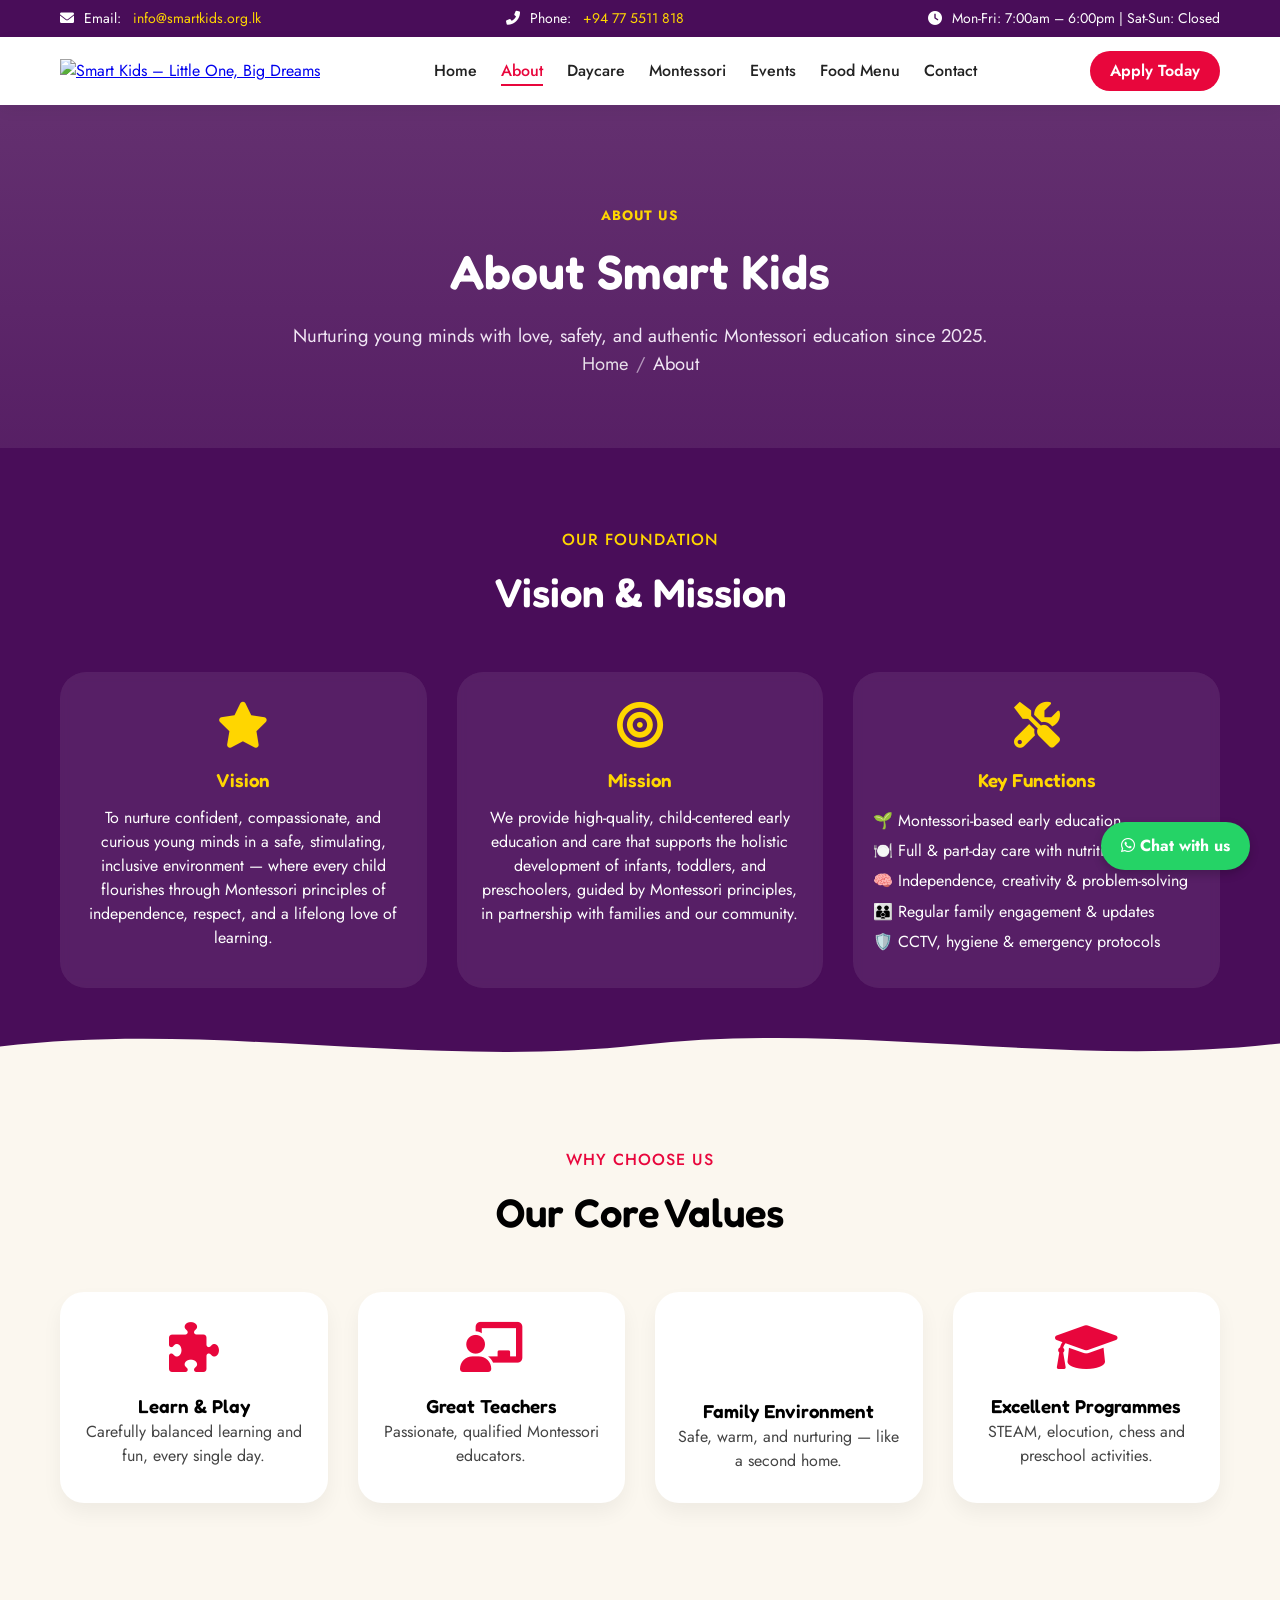
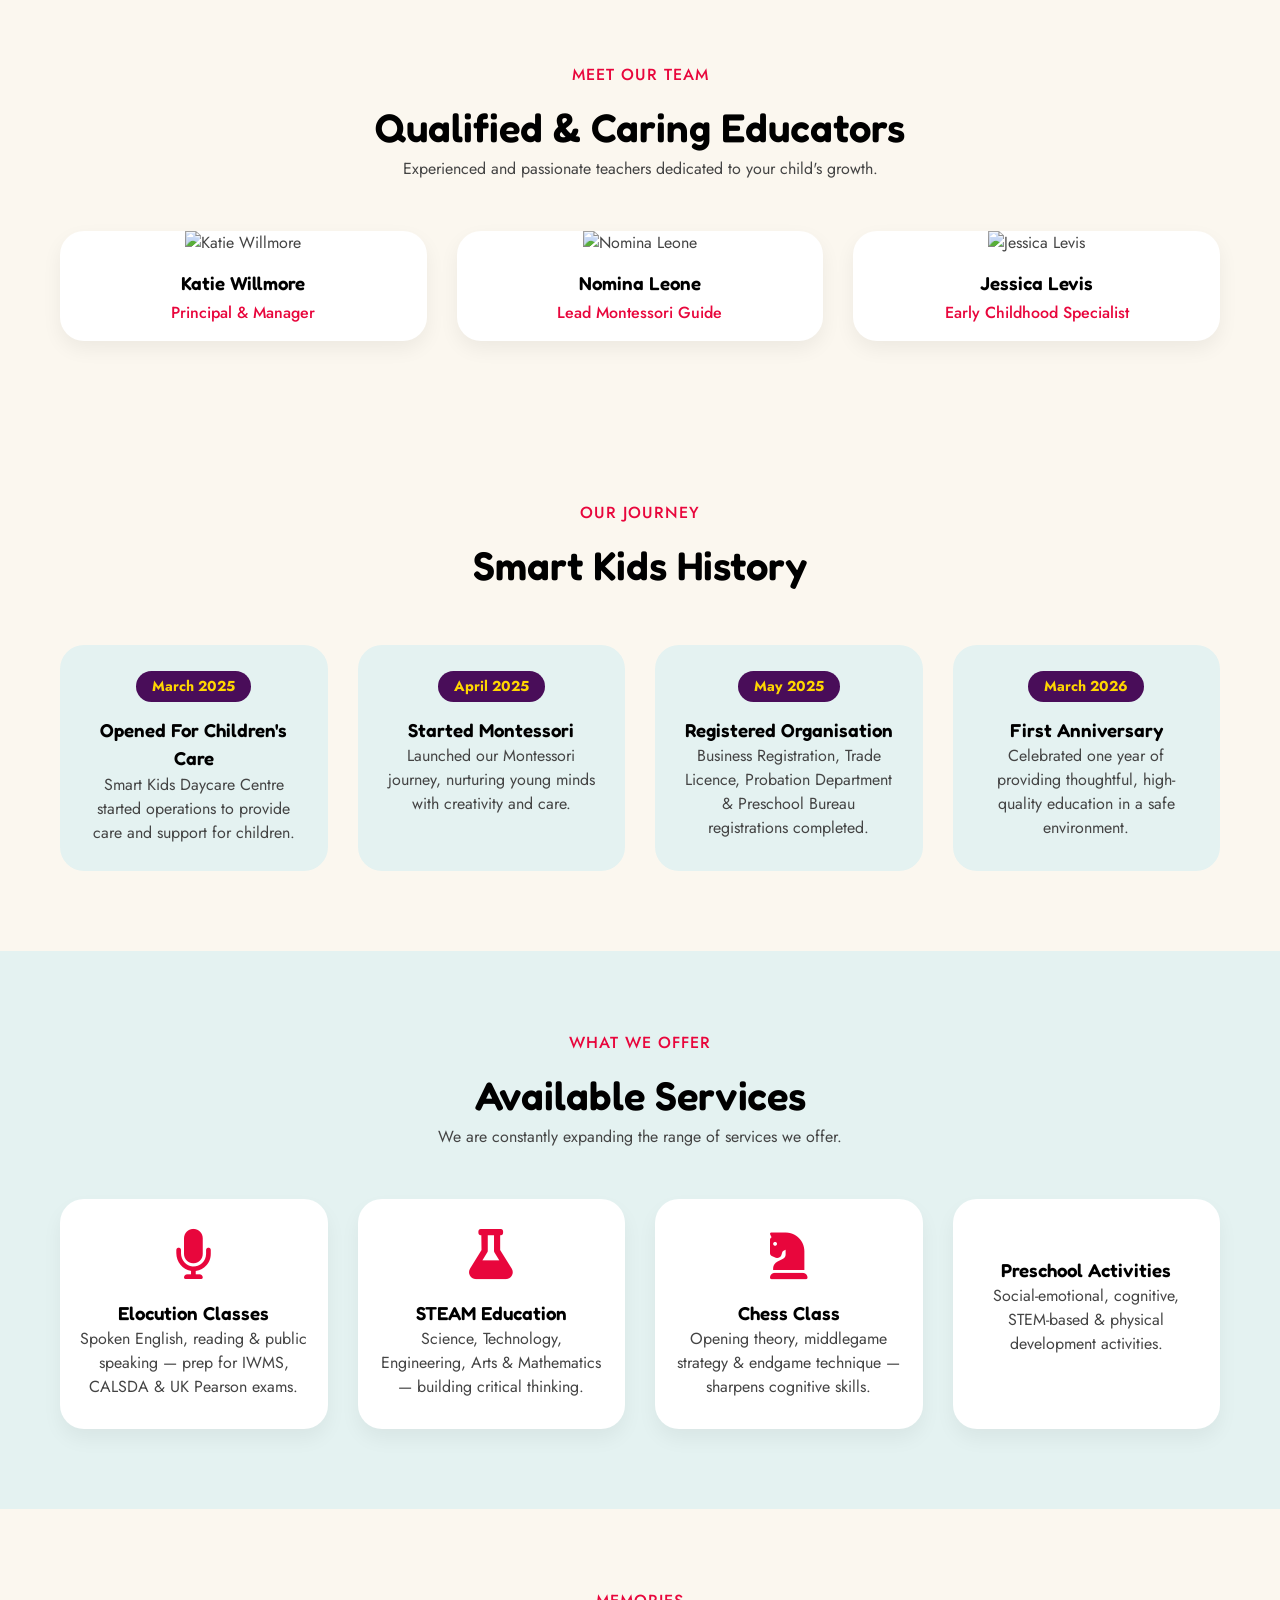
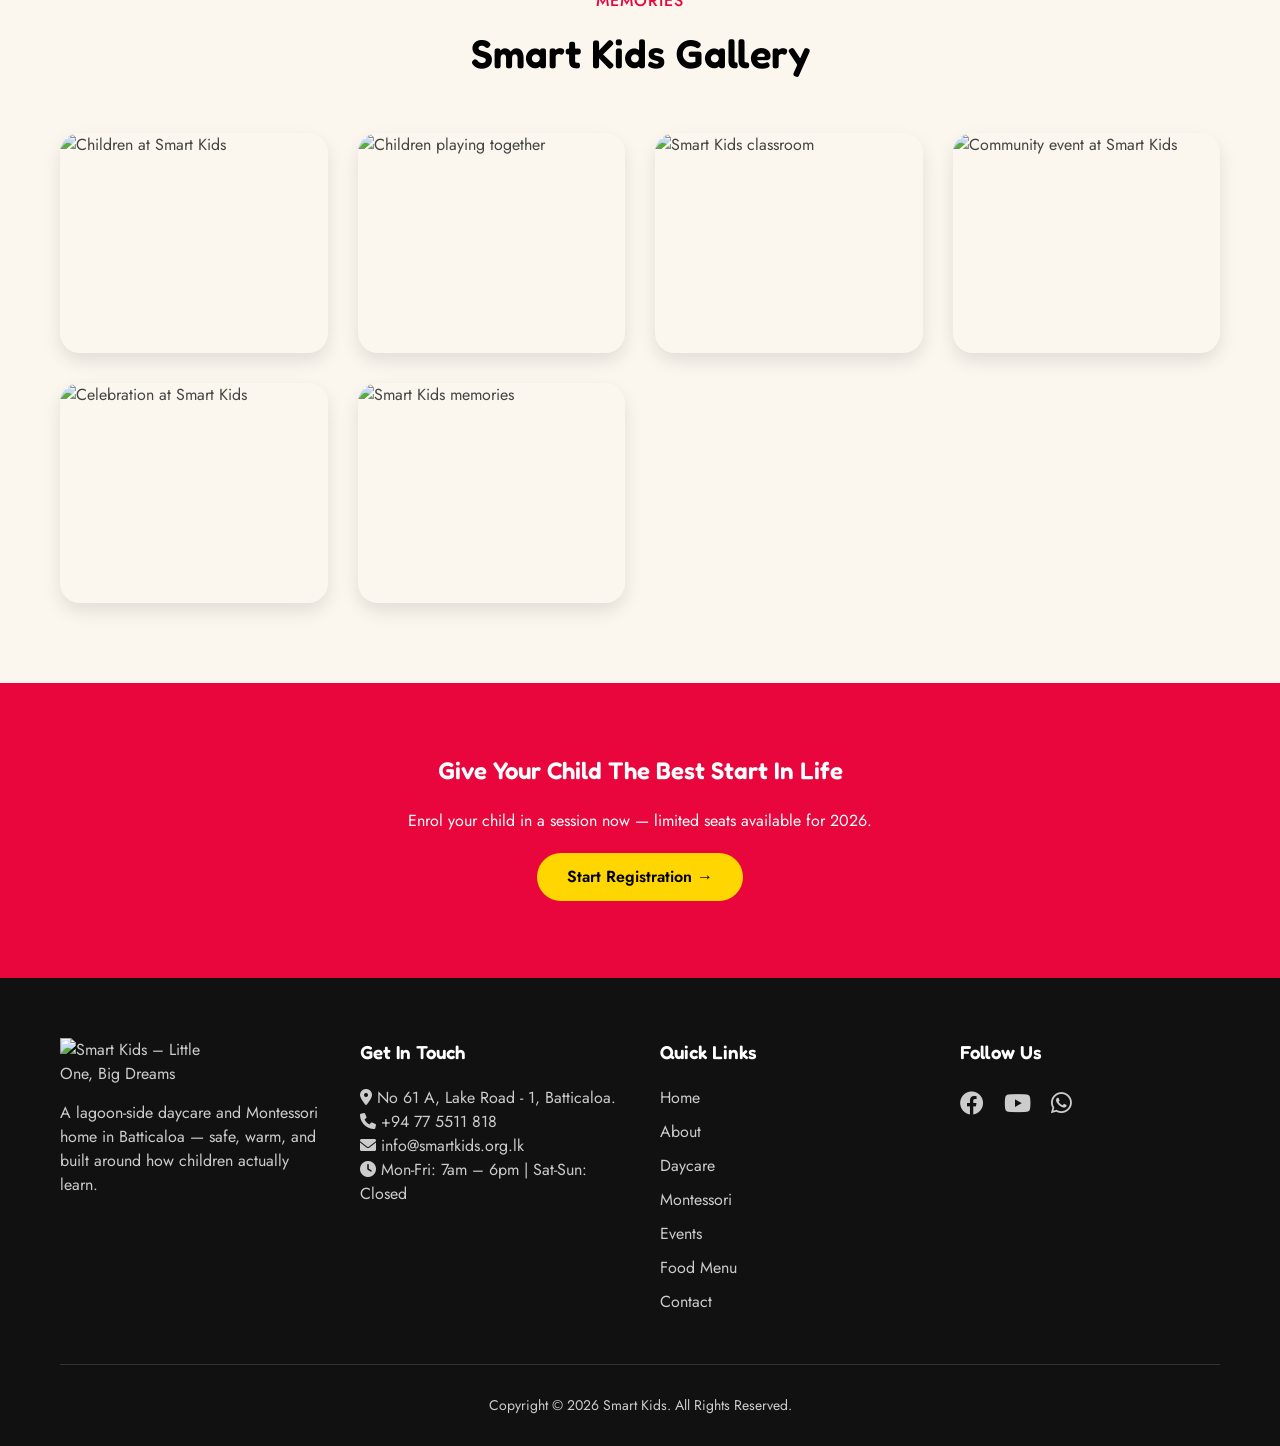
==== commit 0bf71225: "Update service card icons in About.html" ====
--- a/About.html
+++ b/About.html
@@ -100,7 +100,7 @@
     <div class="grid-4 stagger-children">
       <div class="service-card"><i class="fas fa-puzzle-piece icon-rotate" aria-hidden="true"></i><h3>Learn & Play</h3><p>Carefully balanced learning and fun, every single day.</p></div>
       <div class="service-card"><i class="fas fa-chalkboard-teacher icon-rotate" aria-hidden="true"></i><h3>Great Teachers</h3><p>Passionate, qualified Montessori educators.</p></div>
-      <div class="service-card"><i class="fas fa-house-chimney-heart icon-rotate" aria-hidden="true"></i><h3>Family Environment</h3><p>Safe, warm, and nurturing — like a second home.</p></div>
+      <div class="service-card"><i class="fi fi-ss-house-chimney-heart"></i><i class="fa-solid fa-house-chimney-heart icon-rotate"></i><i class="fas fa-house-chimney-heart icon-rotate" aria-hidden="true"></i><h3>Family Environment</h3><p>Safe, warm, and nurturing — like a second home.</p></div>
       <div class="service-card"><i class="fas fa-graduation-cap icon-rotate" aria-hidden="true"></i><h3>Excellent Programmes</h3><p>STEAM, elocution, chess and preschool activities.</p></div>
     </div>
   </div>
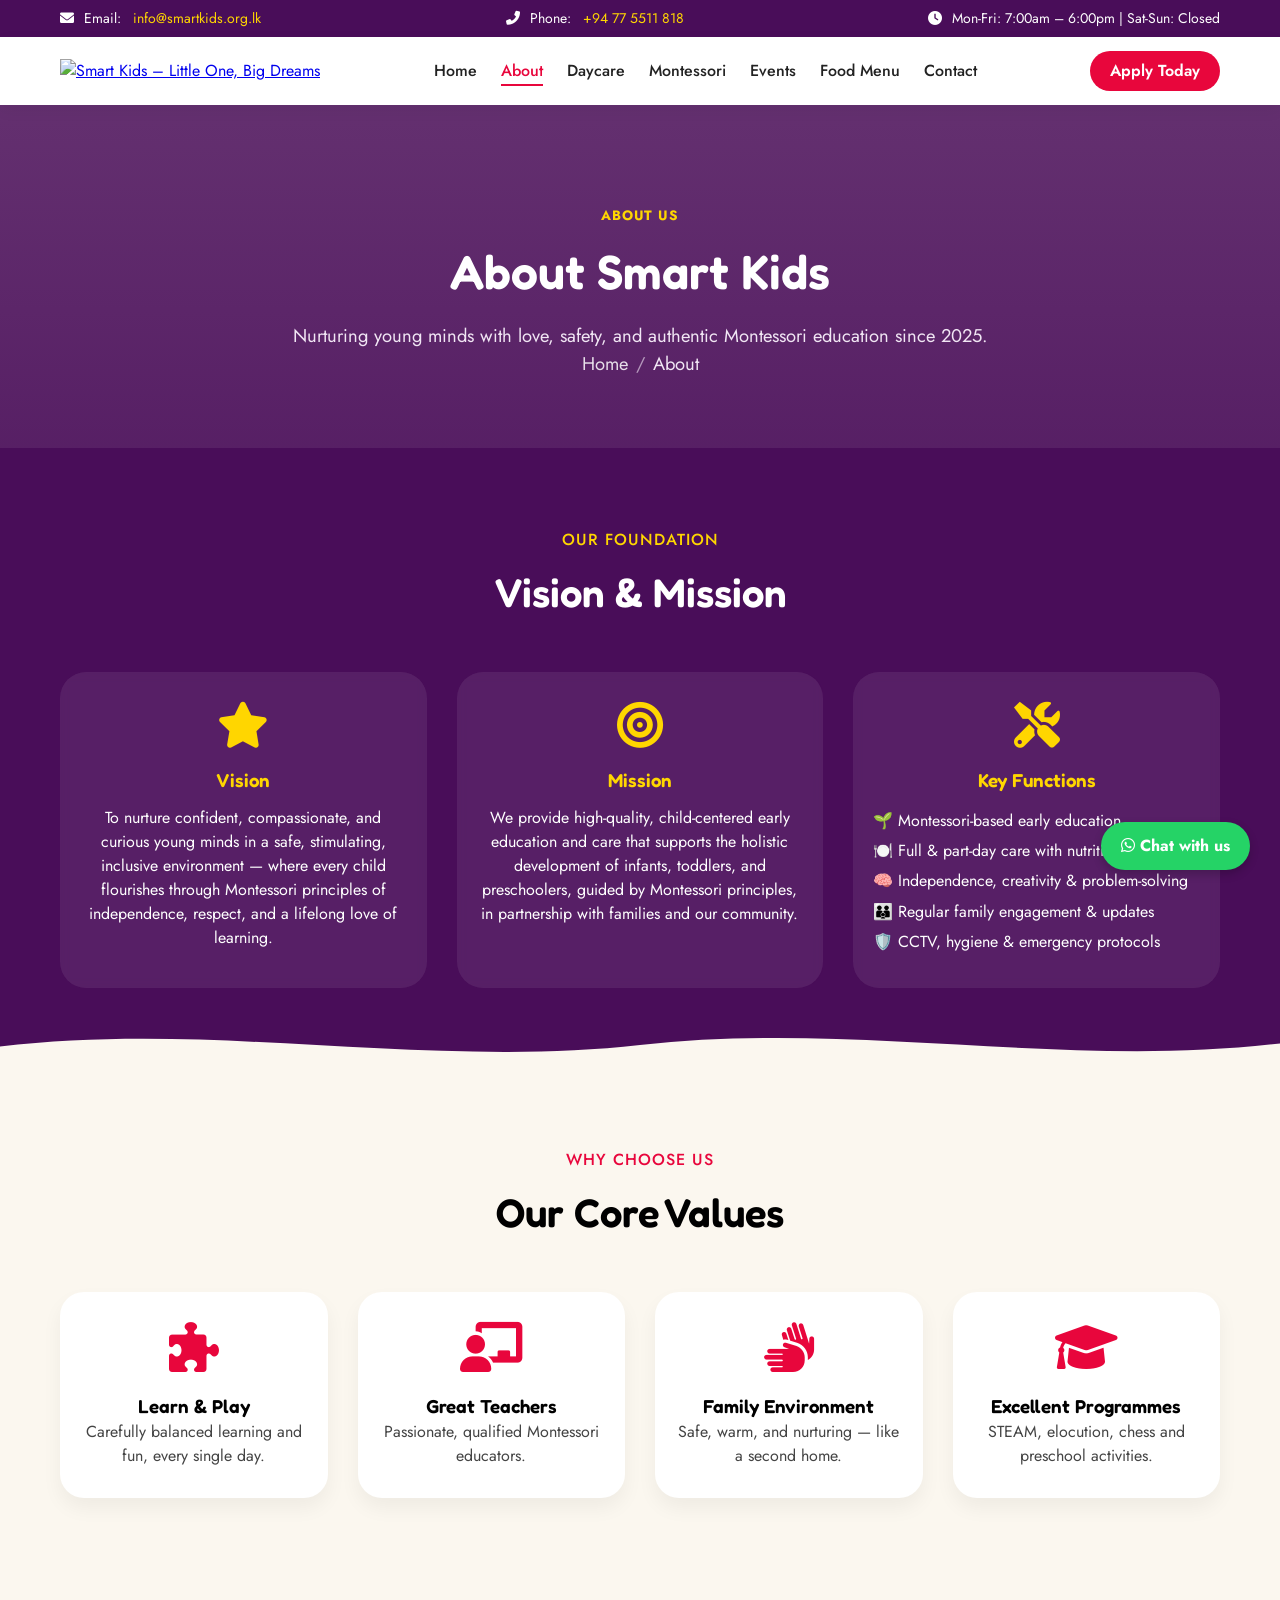
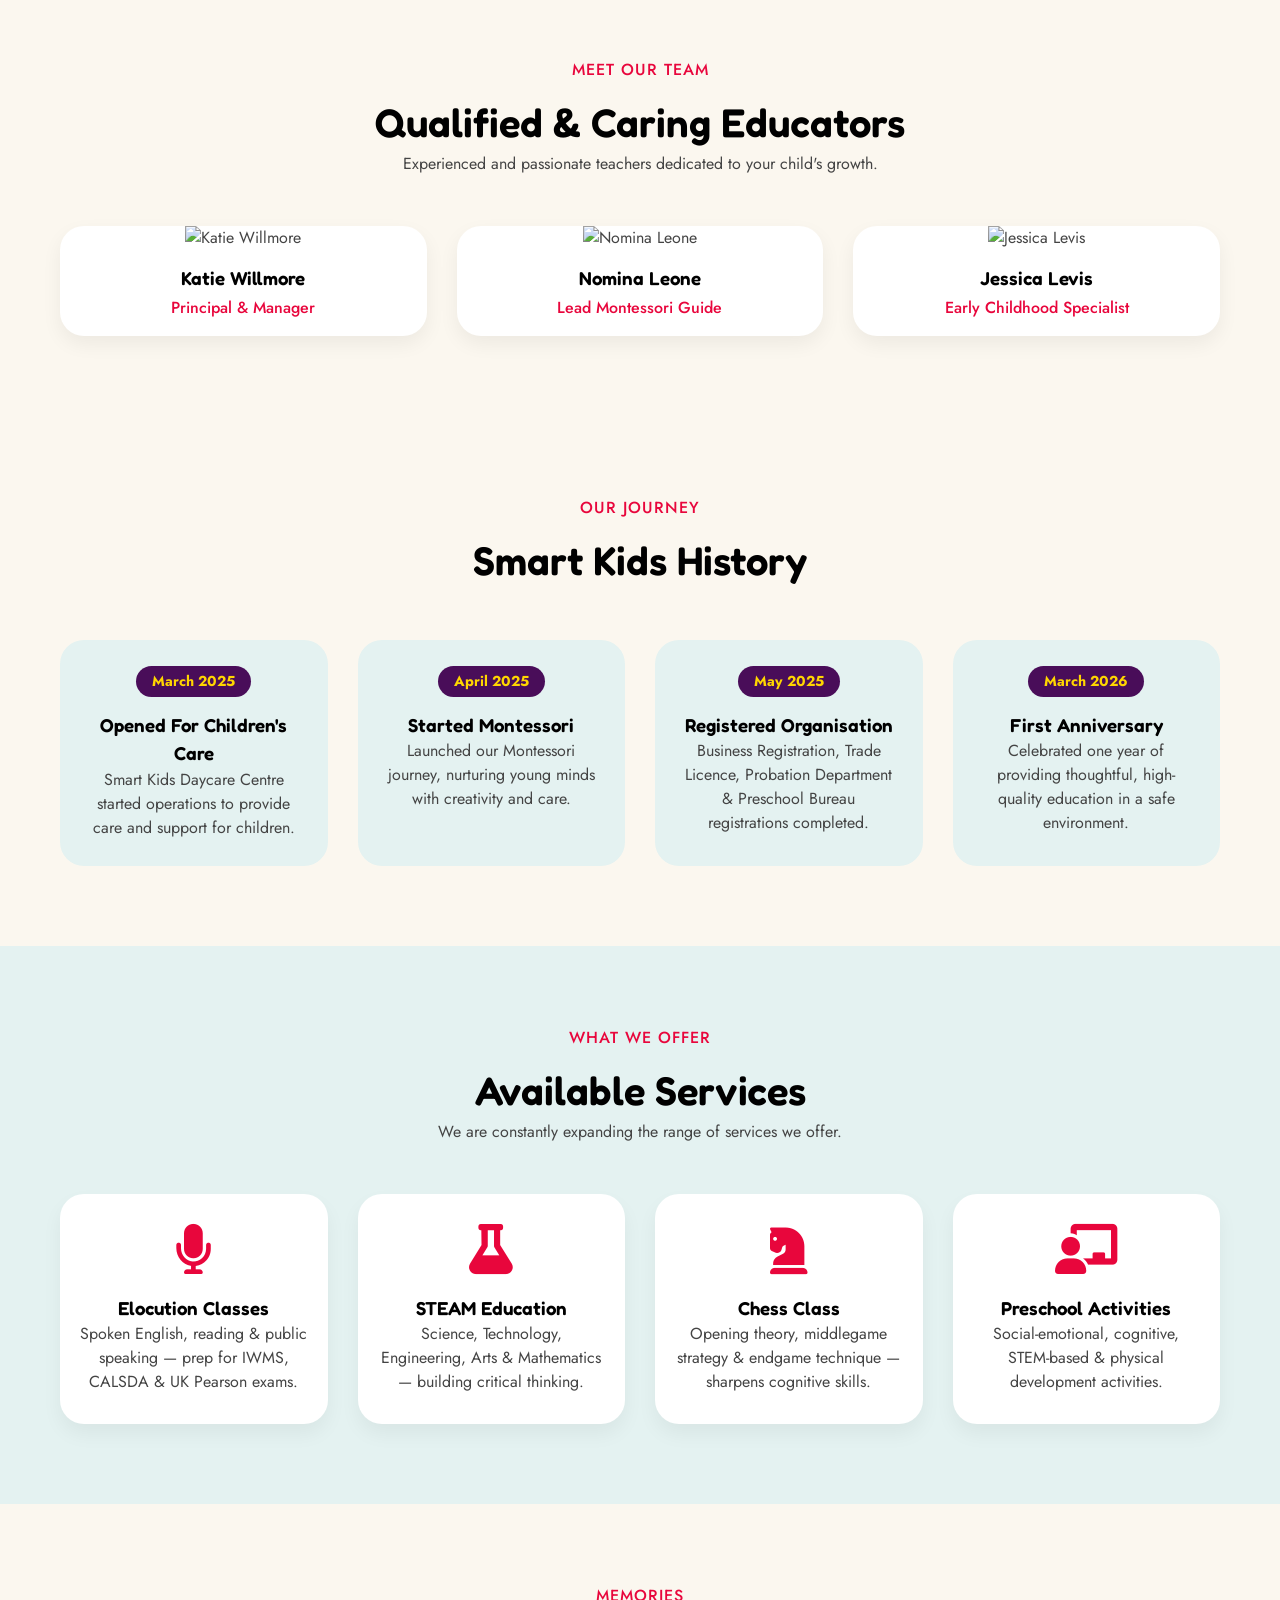
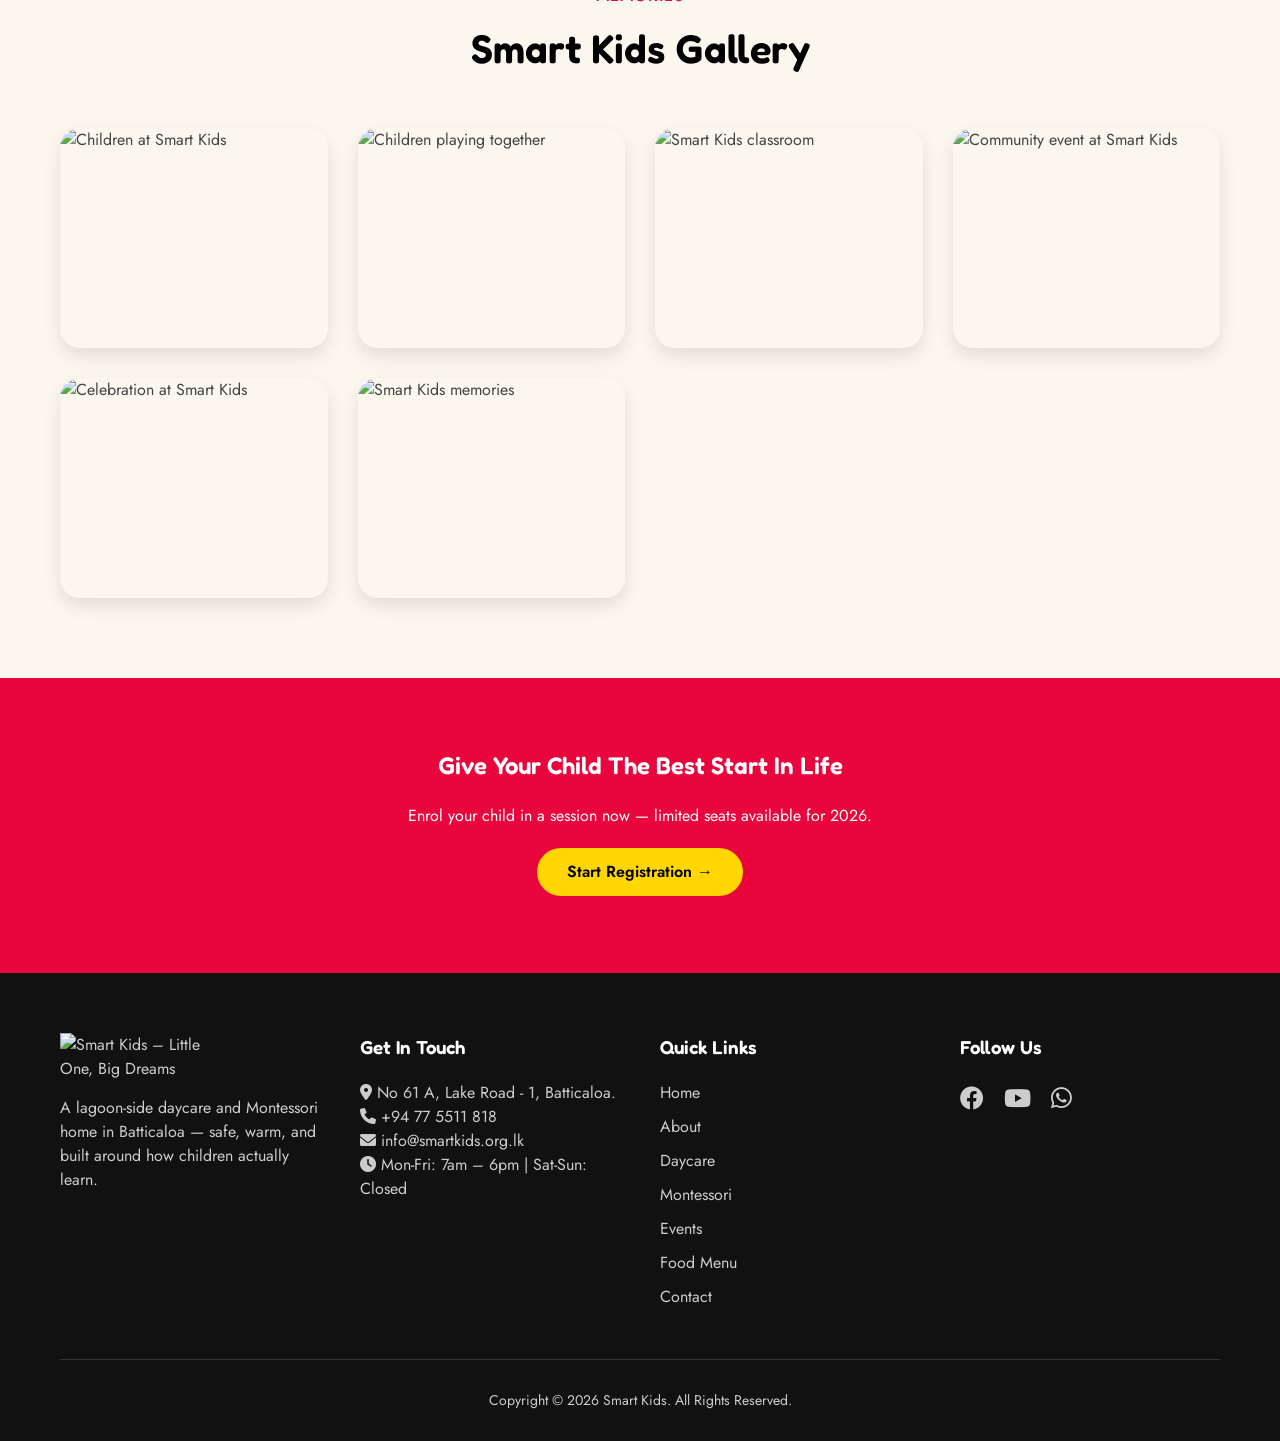
==== commit 721f50bc: "Update service card icons for Family Environment and Preschool Activities" ====
--- a/About.html
+++ b/About.html
@@ -100,7 +100,7 @@
     <div class="grid-4 stagger-children">
       <div class="service-card"><i class="fas fa-puzzle-piece icon-rotate" aria-hidden="true"></i><h3>Learn & Play</h3><p>Carefully balanced learning and fun, every single day.</p></div>
       <div class="service-card"><i class="fas fa-chalkboard-teacher icon-rotate" aria-hidden="true"></i><h3>Great Teachers</h3><p>Passionate, qualified Montessori educators.</p></div>
-      <div class="service-card"><i class="fi fi-ss-house-chimney-heart"></i><i class="fa-solid fa-house-chimney-heart icon-rotate"></i><i class="fas fa-house-chimney-heart icon-rotate" aria-hidden="true"></i><h3>Family Environment</h3><p>Safe, warm, and nurturing — like a second home.</p></div>
+      <div class="service-card"><i class="fas fa-hands icon-rotate" aria-hidden="true"></i><h3>Family Environment</h3><p>Safe, warm, and nurturing — like a second home.</p></div>
       <div class="service-card"><i class="fas fa-graduation-cap icon-rotate" aria-hidden="true"></i><h3>Excellent Programmes</h3><p>STEAM, elocution, chess and preschool activities.</p></div>
     </div>
   </div>
@@ -172,7 +172,7 @@
       <div class="service-card"><i class="fas fa-microphone icon-rotate" aria-hidden="true"></i><h3>Elocution Classes</h3><p>Spoken English, reading & public speaking — prep for IWMS, CALSDA & UK Pearson exams.</p></div>
       <div class="service-card"><i class="fas fa-flask icon-rotate" aria-hidden="true"></i><h3>STEAM Education</h3><p>Science, Technology, Engineering, Arts & Mathematics — building critical thinking.</p></div>
       <div class="service-card"><i class="fas fa-chess-knight icon-rotate" aria-hidden="true"></i><h3>Chess Class</h3><p>Opening theory, middlegame strategy & endgame technique — sharpens cognitive skills.</p></div>
-      <div class="service-card"><i class="fas fa-child-reaching icon-rotate" aria-hidden="true"></i><h3>Preschool Activities</h3><p>Social-emotional, cognitive, STEM-based & physical development activities.</p></div>
+      <div class="service-card"><i class="fas fa-chalkboard-teacher icon-rotate" aria-hidden="true"></i><h3>Preschool Activities</h3><p>Social-emotional, cognitive, STEM-based & physical development activities.</p></div>
     </div>
   </div>
 </section>
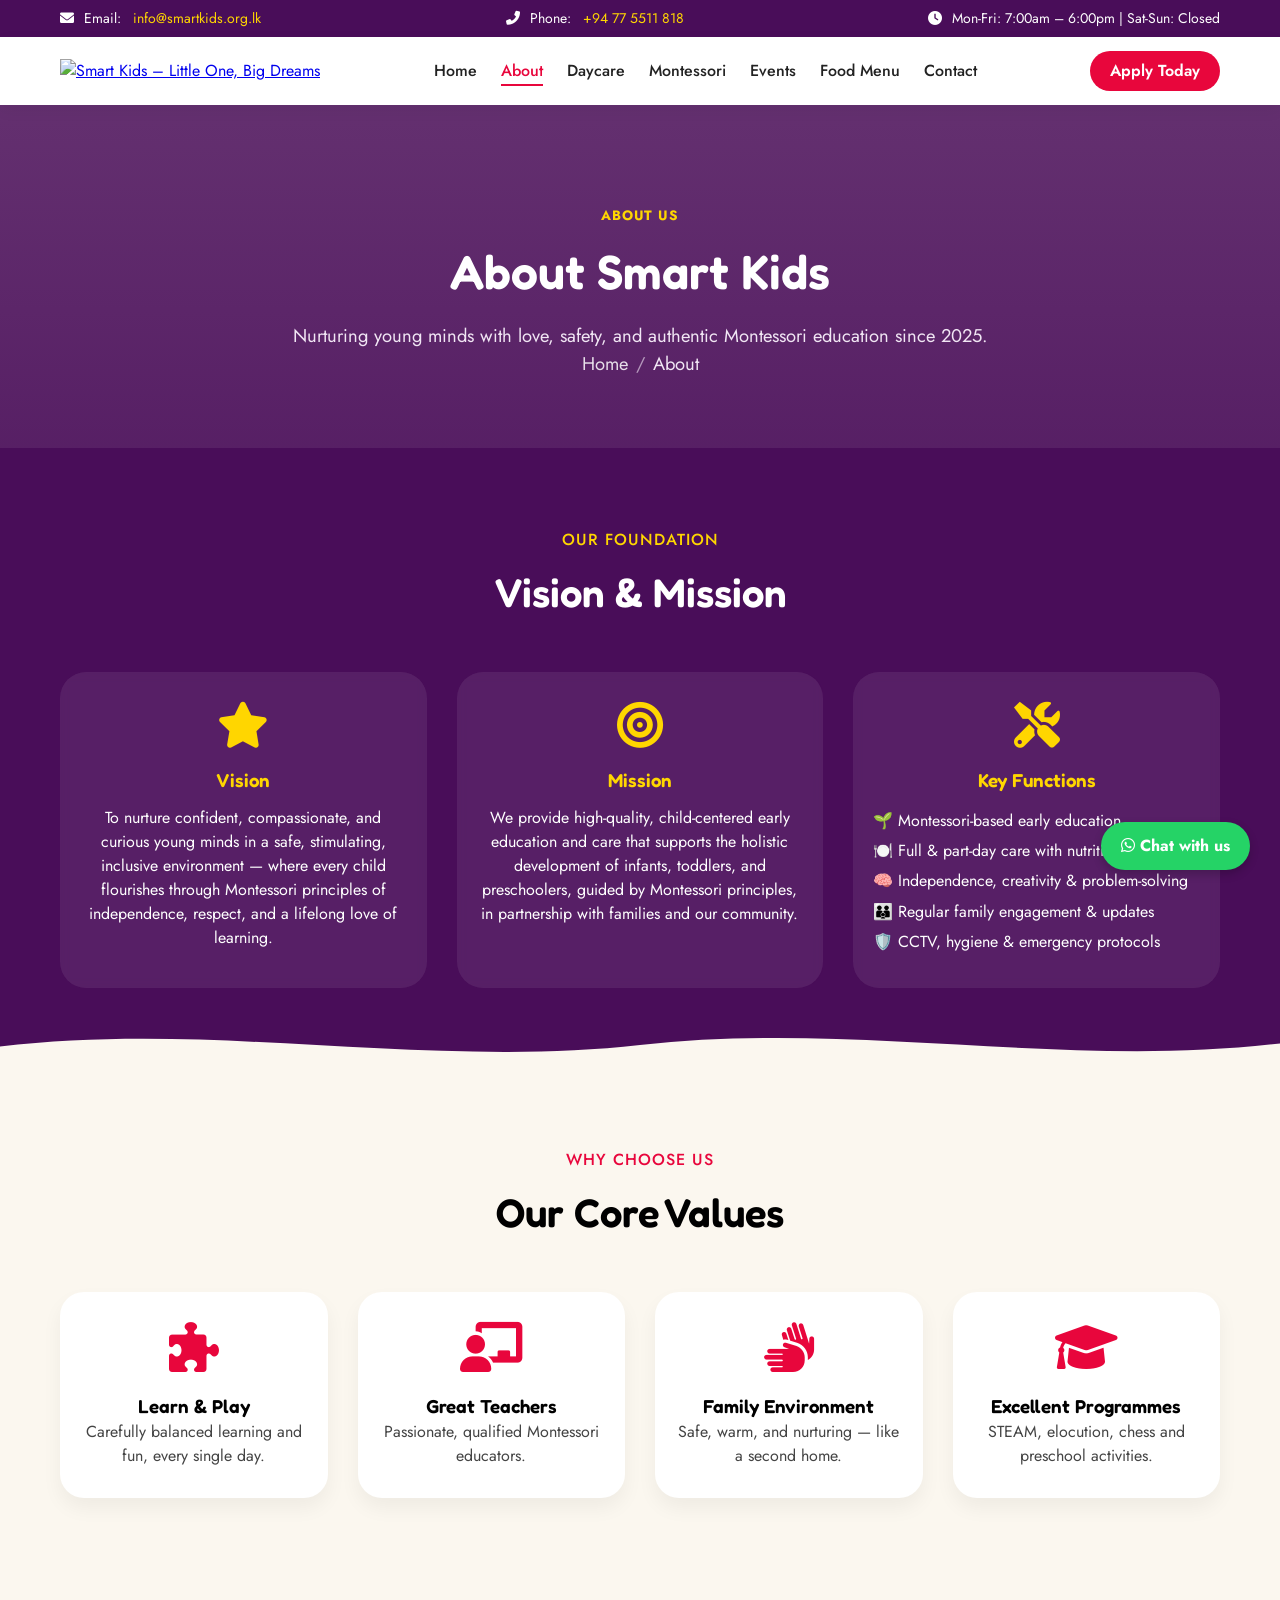
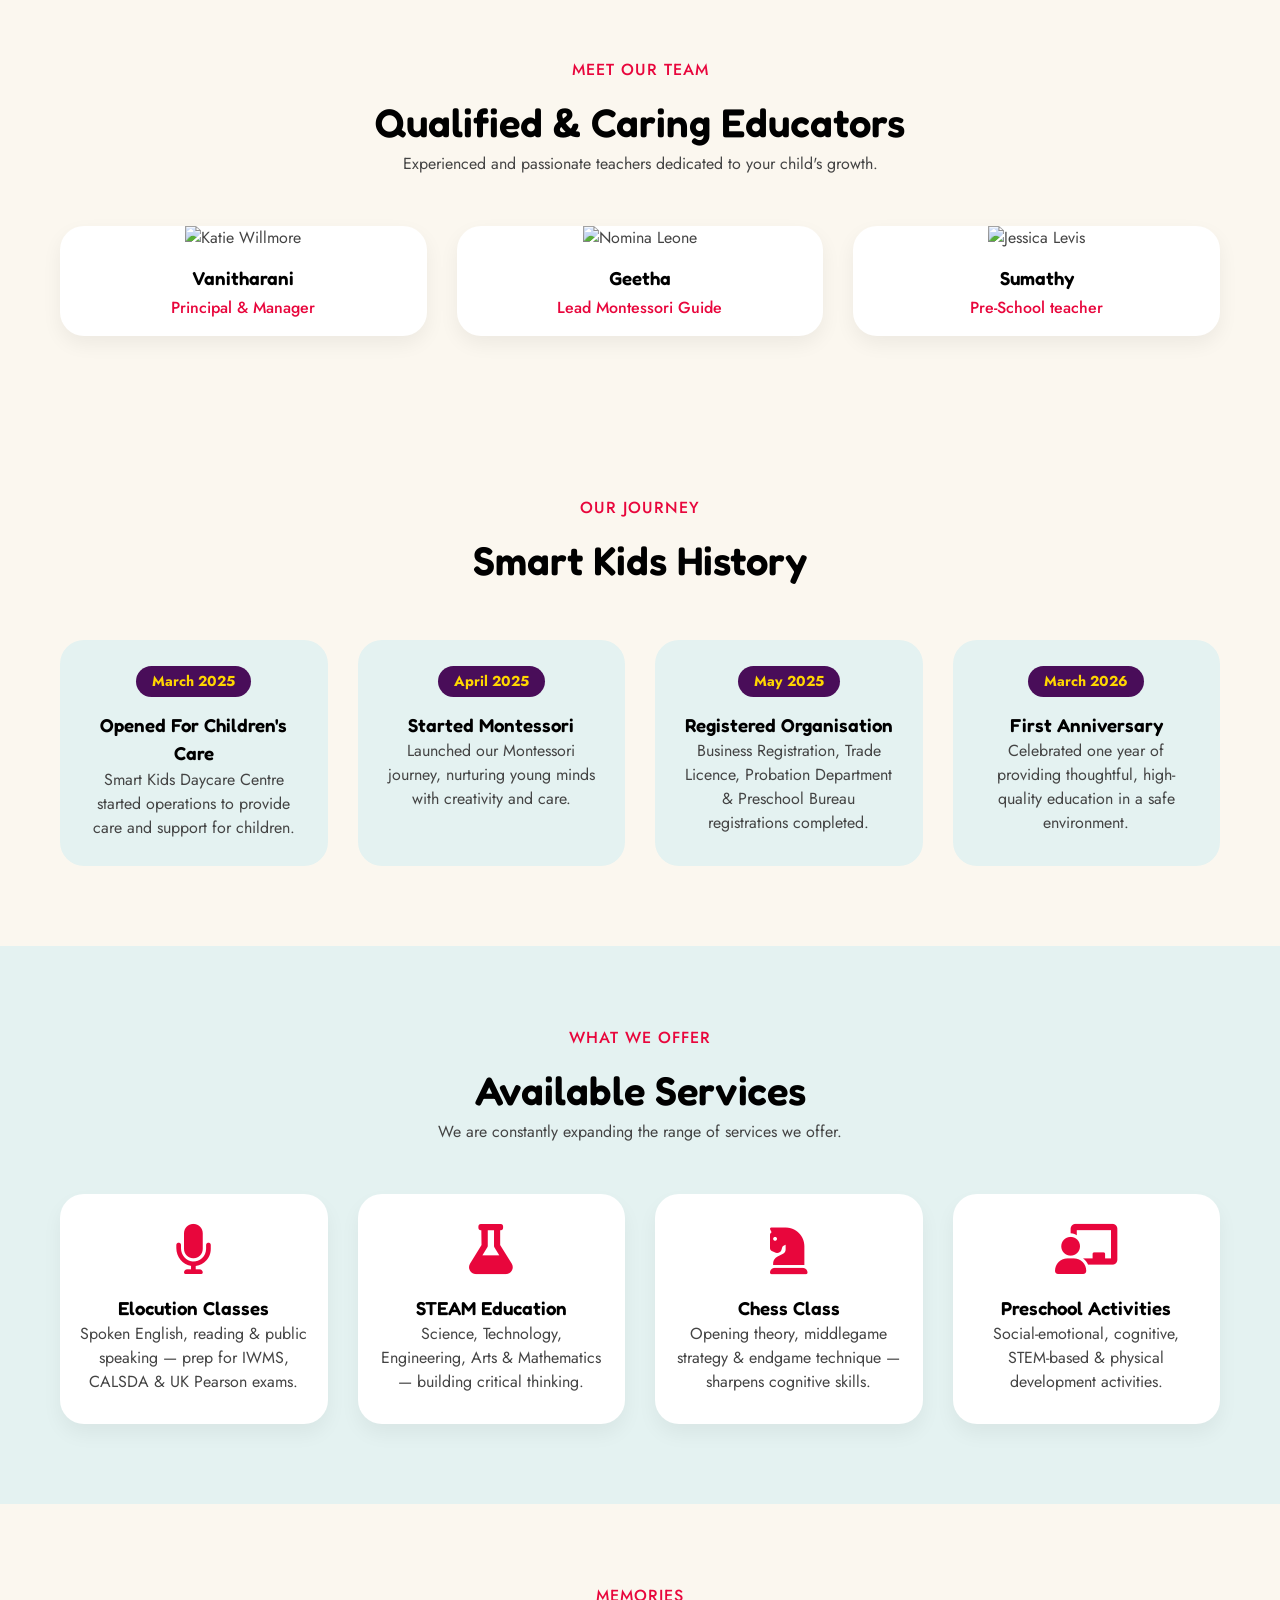
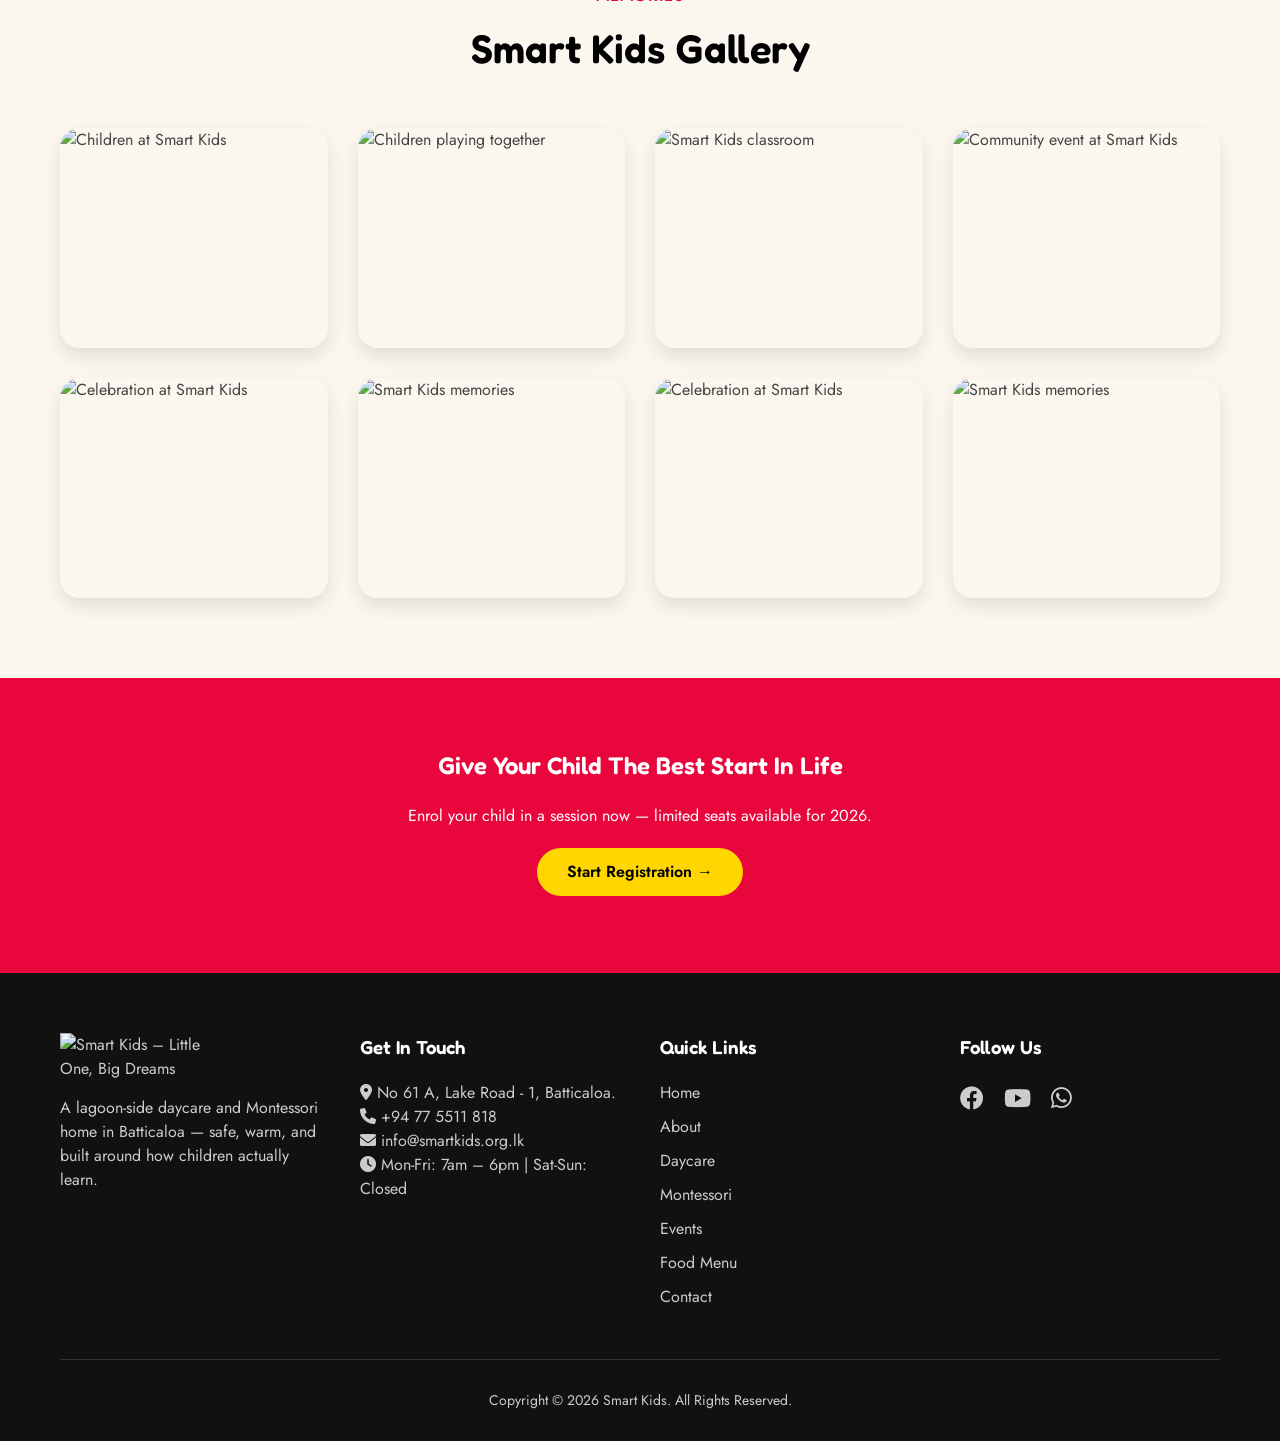
==== commit 57e457e0: "Change hero image and teacher details in About.html Updated images and teacher names in the About pa" ====
--- a/About.html
+++ b/About.html
@@ -47,7 +47,7 @@
 
 <main id="main-content">
 
-<section class="page-hero" style="--hero-img:url('https://smartkids.org.lk/wp-content/uploads/2025/05/KTR05686-copy-1.jpg');">
+<section class="page-hero" style="--hero-img:url('https://smartkids25.vercel.app/slider1.jpg');">
   <div class="container">
     <span class="eyebrow" style="display:block;">ABOUT US</span>
     <h1>About Smart Kids</h1>
@@ -115,16 +115,16 @@
     </div>
     <div class="grid-3 stagger-children">
       <div class="teacher-card">
-        <img src="https://smartkids.org.lk/wp-content/uploads/2023/09/teacher-6.jpg" alt="Katie Willmore" loading="lazy">
-        <h3>Katie Willmore</h3><p>Principal & Manager</p>
+        <img src="https://smartkids25.vercel.app/slider1.jpg" alt="Katie Willmore" loading="lazy">
+        <h3>Vanitharani</h3><p>Principal & Manager</p>
       </div>
       <div class="teacher-card">
-        <img src="https://smartkids.org.lk/wp-content/uploads/2023/09/teacher-1.jpg" alt="Nomina Leone" loading="lazy">
-        <h3>Nomina Leone</h3><p>Lead Montessori Guide</p>
+        <img src="https://smartkids25.vercel.app/slider1.jpg" alt="Nomina Leone" loading="lazy">
+        <h3>Geetha</h3><p>Lead Montessori Guide</p>
       </div>
       <div class="teacher-card">
-        <img src="https://smartkids.org.lk/wp-content/uploads/2023/09/teacher-2.jpg" alt="Jessica Levis" loading="lazy">
-        <h3>Jessica Levis</h3><p>Early Childhood Specialist</p>
+        <img src="https://smartkids25.vercel.app/slider1.jpg" alt="Jessica Levis" loading="lazy">
+        <h3>Sumathy</h3><p>Pre-School teacher</p>
       </div>
     </div>
   </div>
@@ -184,12 +184,14 @@
       <h2>Smart Kids Gallery</h2>
     </div>
     <div class="gallery-grid stagger-children">
-      <div class="gallery-item"><img src="https://smartkids.org.lk/wp-content/uploads/2025/05/KTR05686-copy-1.jpg" alt="Children at Smart Kids" loading="lazy"></div>
-      <div class="gallery-item"><img src="https://smartkids.org.lk/wp-content/uploads/2026/04/DSC04746-scaled.jpg" alt="Children playing together" loading="lazy"></div>
-      <div class="gallery-item"><img src="https://smartkids.org.lk/wp-content/uploads/2025/05/sd.jpg" alt="Smart Kids classroom" loading="lazy"></div>
-      <div class="gallery-item"><img src="https://smartkids.org.lk/wp-content/uploads/2026/04/DSC04858-scaled.jpg" alt="Community event at Smart Kids" loading="lazy"></div>
-      <div class="gallery-item"><img src="https://smartkids.org.lk/wp-content/uploads/2025/05/WhatsApp-Image-2025-05-06-at-12.25.40-PM.jpeg" alt="Celebration at Smart Kids" loading="lazy"></div>
-      <div class="gallery-item"><img src="https://smartkids.org.lk/wp-content/uploads/2025/05/Untitled-design.png" alt="Smart Kids memories" loading="lazy"></div>
+      <div class="gallery-item"><img src="https://smartkids25.vercel.app/slider1.jpg" alt="Children at Smart Kids" loading="lazy"></div>
+      <div class="gallery-item"><img src="https://smartkids25.vercel.app/slider2.jpg" alt="Children playing together" loading="lazy"></div>
+      <div class="gallery-item"><img src="https://smartkids25.vercel.app/slider3.jpg" alt="Smart Kids classroom" loading="lazy"></div>
+      <div class="gallery-item"><img src="https://smartkids25.vercel.app/slider4.jpg" alt="Community event at Smart Kids" loading="lazy"></div>
+      <div class="gallery-item"><img src="https://smartkids25.vercel.app/slider5.jpg" alt="Celebration at Smart Kids" loading="lazy"></div>
+      <div class="gallery-item"><img src="https://smartkids25.vercel.app/slider6.jpg" alt="Smart Kids memories" loading="lazy"></div>
+      <div class="gallery-item"><img src="https://smartkids25.vercel.app/slider7.jpg" alt="Celebration at Smart Kids" loading="lazy"></div>
+      <div class="gallery-item"><img src="https://smartkids25.vercel.app/slider3.jpg" alt="Smart Kids memories" loading="lazy"></div>
     </div>
   </div>
 </section>
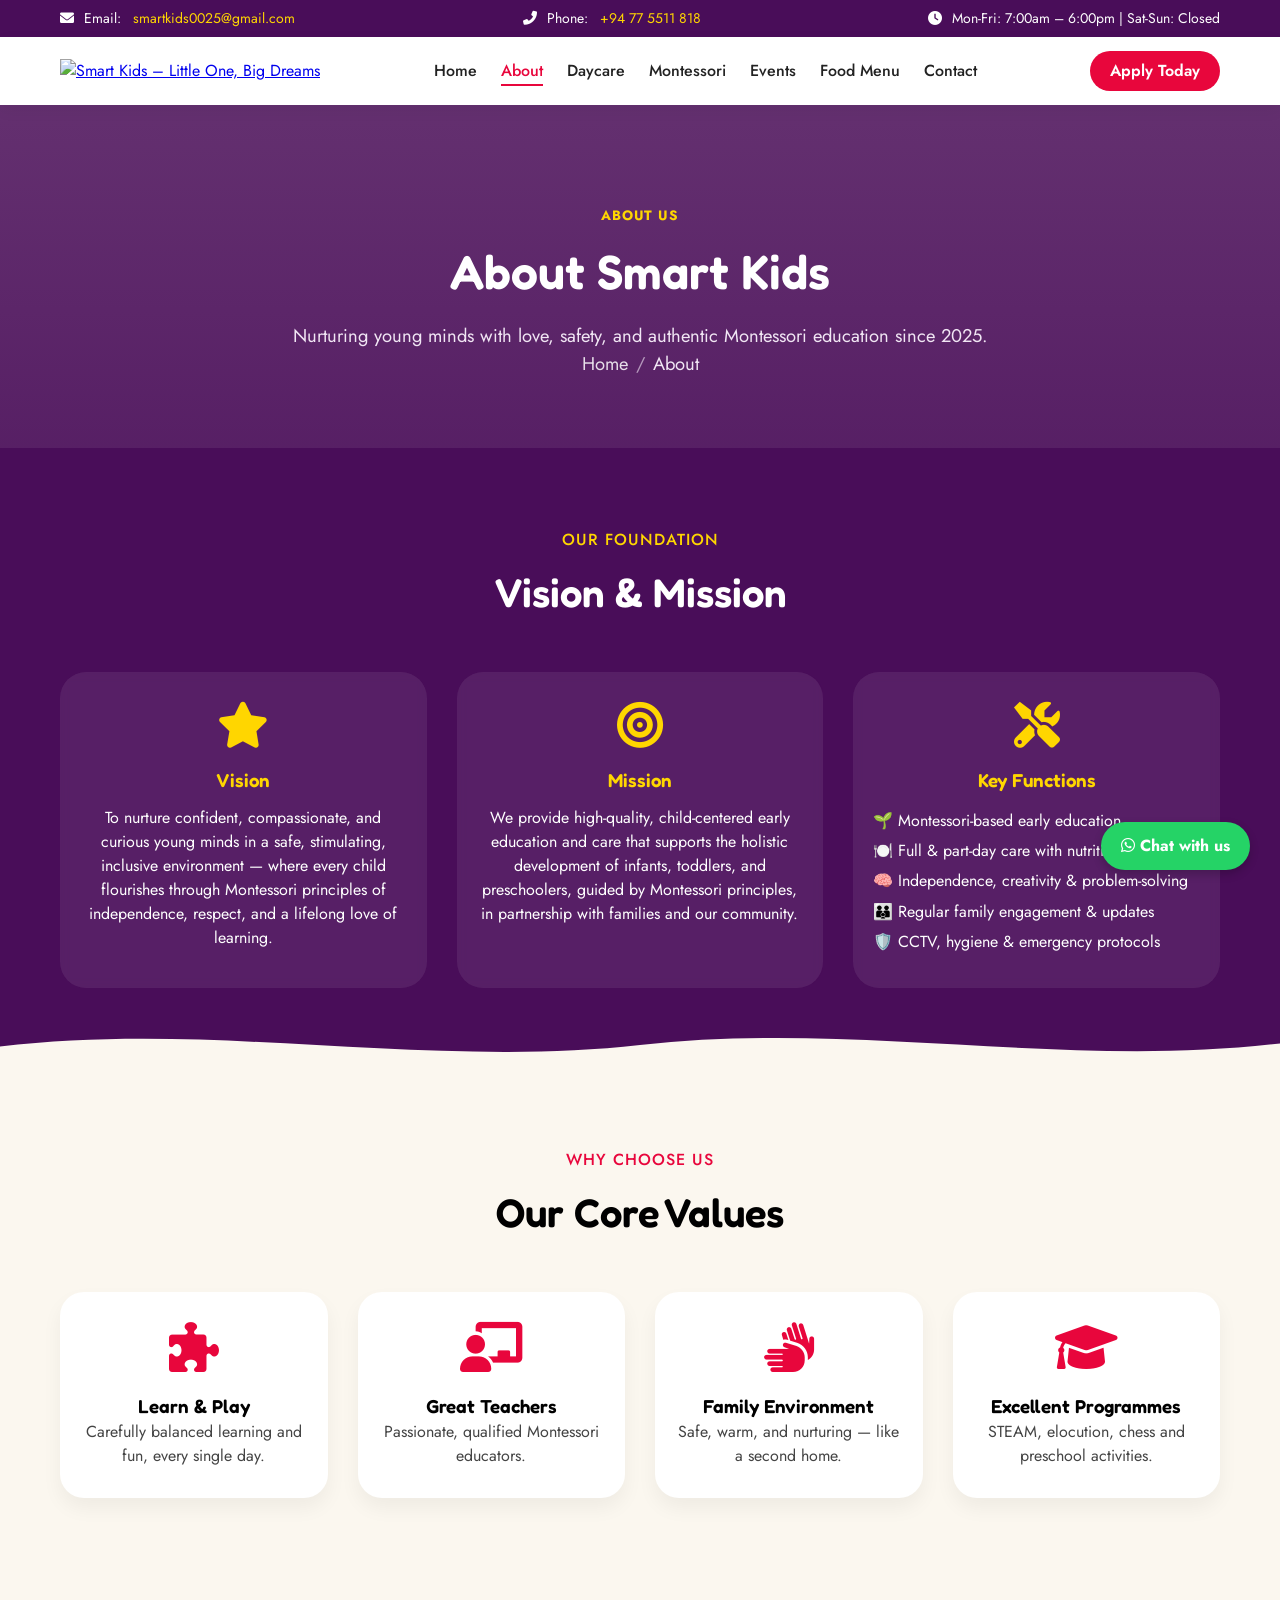
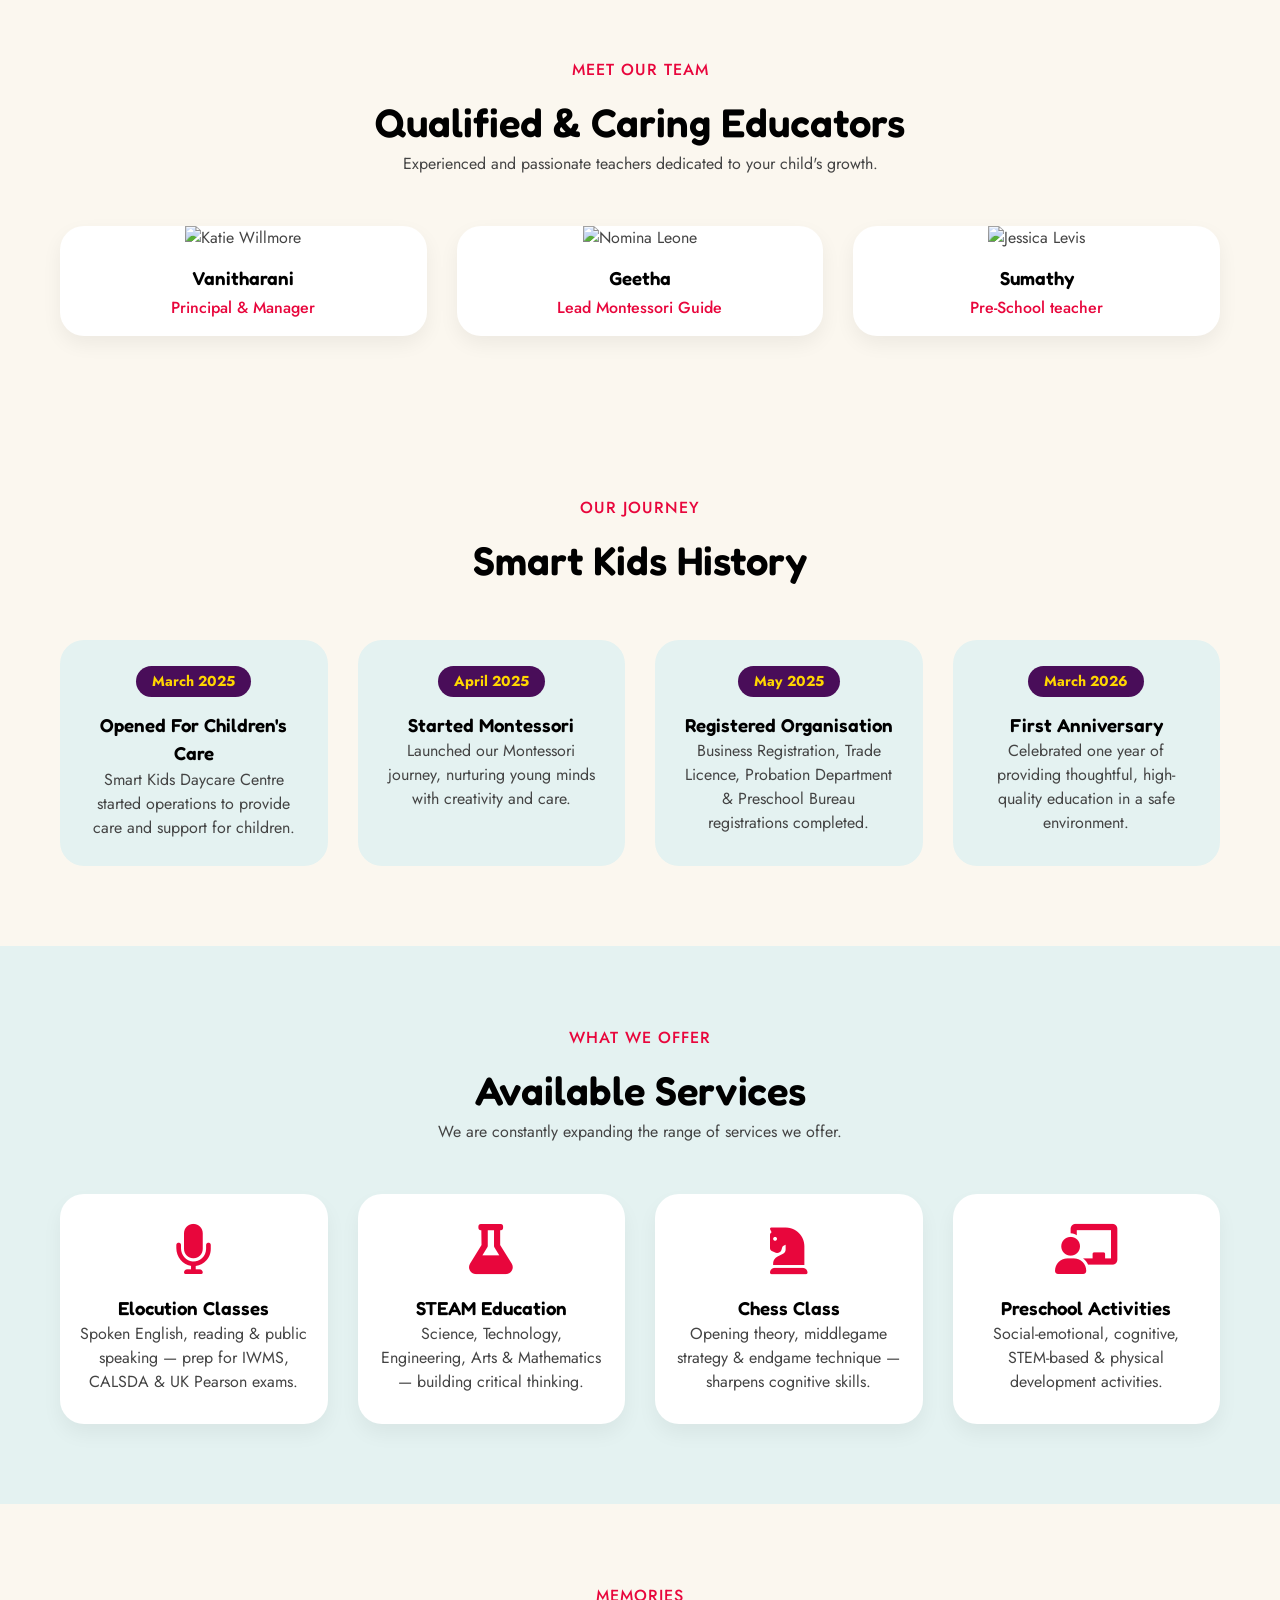
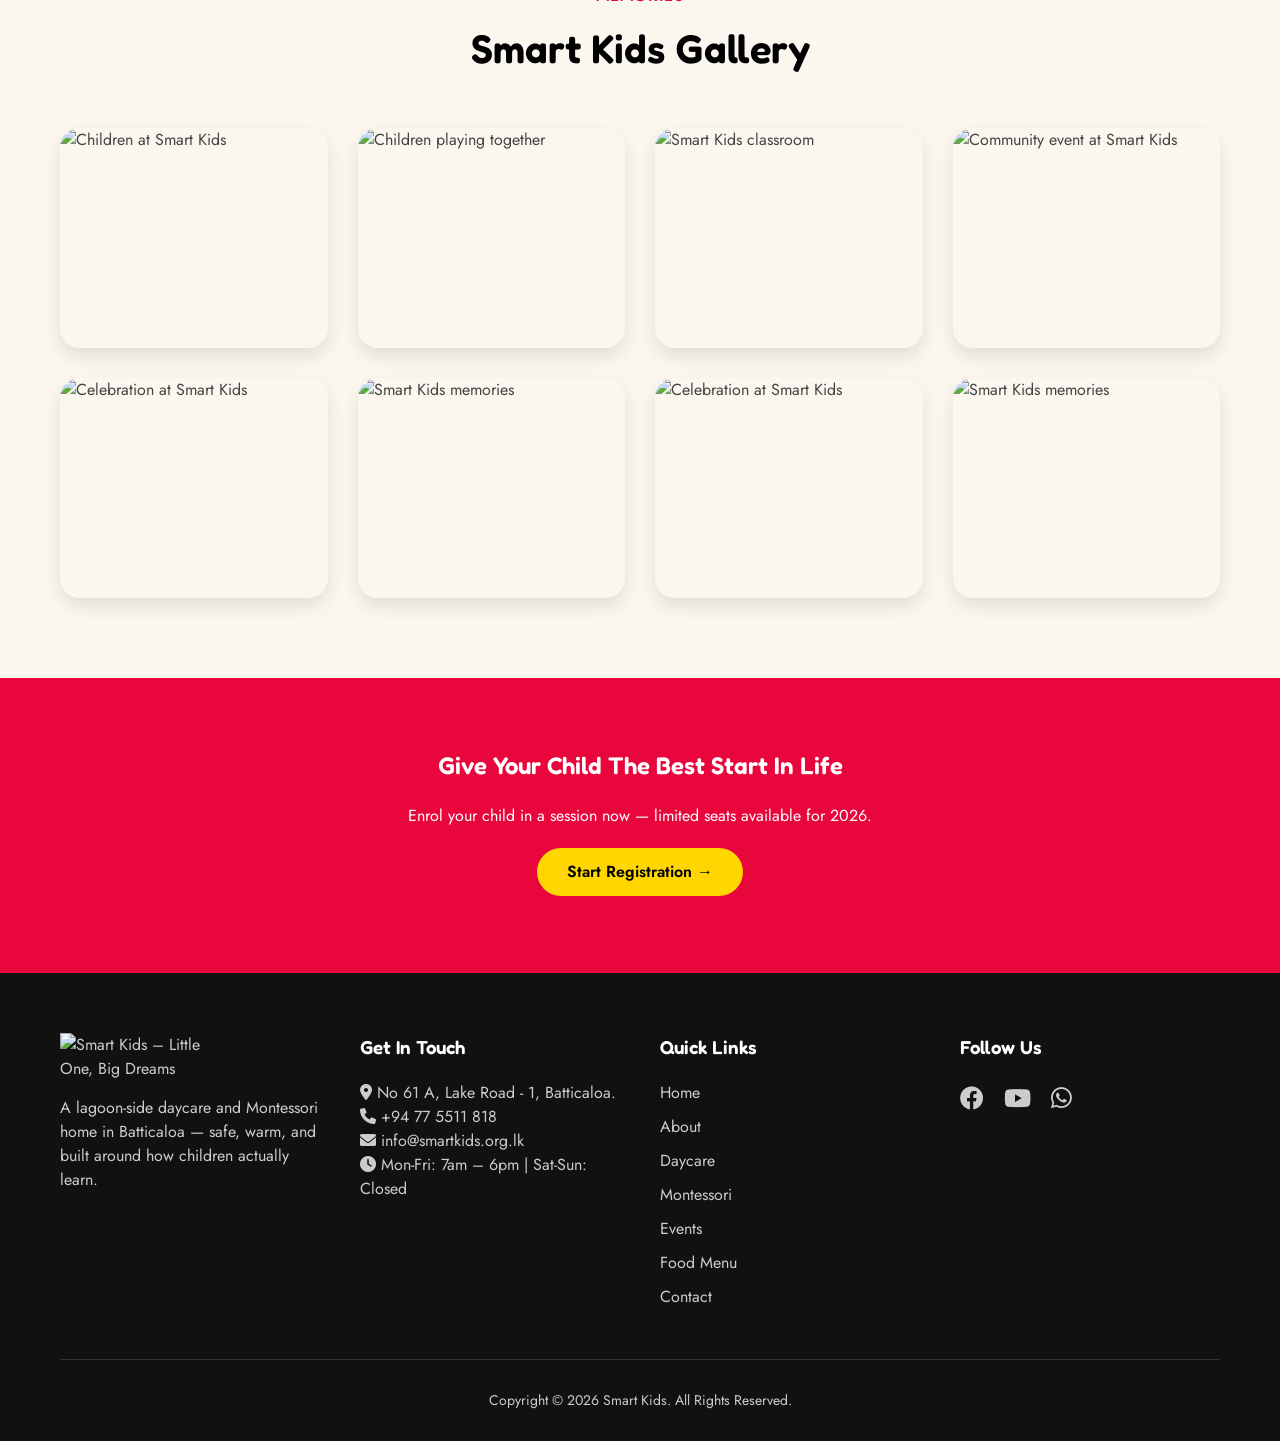
==== commit 280d168e: "Update contact email in About.html" ====
--- a/About.html
+++ b/About.html
@@ -18,7 +18,7 @@
 
 <div class="top-bar">
   <div class="container">
-    <div><i class="fas fa-envelope icon-lift" aria-hidden="true"></i> Email: <a href="mailto:info@smartkids.org.lk">info@smartkids.org.lk</a></div>
+    <div><i class="fas fa-envelope icon-lift" aria-hidden="true"></i> Email: <a href="mailto:smartkids0025@gmail.com">smartkids0025@gmail.com</a></div>
     <div><i class="fas fa-phone-alt icon-lift" aria-hidden="true"></i> Phone: <a href="https://wa.me/94775511818" target="_blank" rel="noopener">+94 77 5511 818</a></div>
     <div><i class="fas fa-clock icon-lift" aria-hidden="true"></i> Mon-Fri: 7:00am – 6:00pm | Sat-Sun: Closed</div>
   </div>
@@ -190,7 +190,7 @@
       <div class="gallery-item"><img src="https://smartkids25.vercel.app/slider4.jpg" alt="Community event at Smart Kids" loading="lazy"></div>
       <div class="gallery-item"><img src="https://smartkids25.vercel.app/slider5.jpg" alt="Celebration at Smart Kids" loading="lazy"></div>
       <div class="gallery-item"><img src="https://smartkids25.vercel.app/slider6.jpg" alt="Smart Kids memories" loading="lazy"></div>
-      <div class="gallery-item"><img src="https://smartkids25.vercel.app/slider7.jpg" alt="Celebration at Smart Kids" loading="lazy"></div>
+      <div class="gallery-item"><img src="https://smartkids25.vercel.app/slider1.jpg" alt="Celebration at Smart Kids" loading="lazy"></div>
       <div class="gallery-item"><img src="https://smartkids25.vercel.app/slider3.jpg" alt="Smart Kids memories" loading="lazy"></div>
     </div>
   </div>
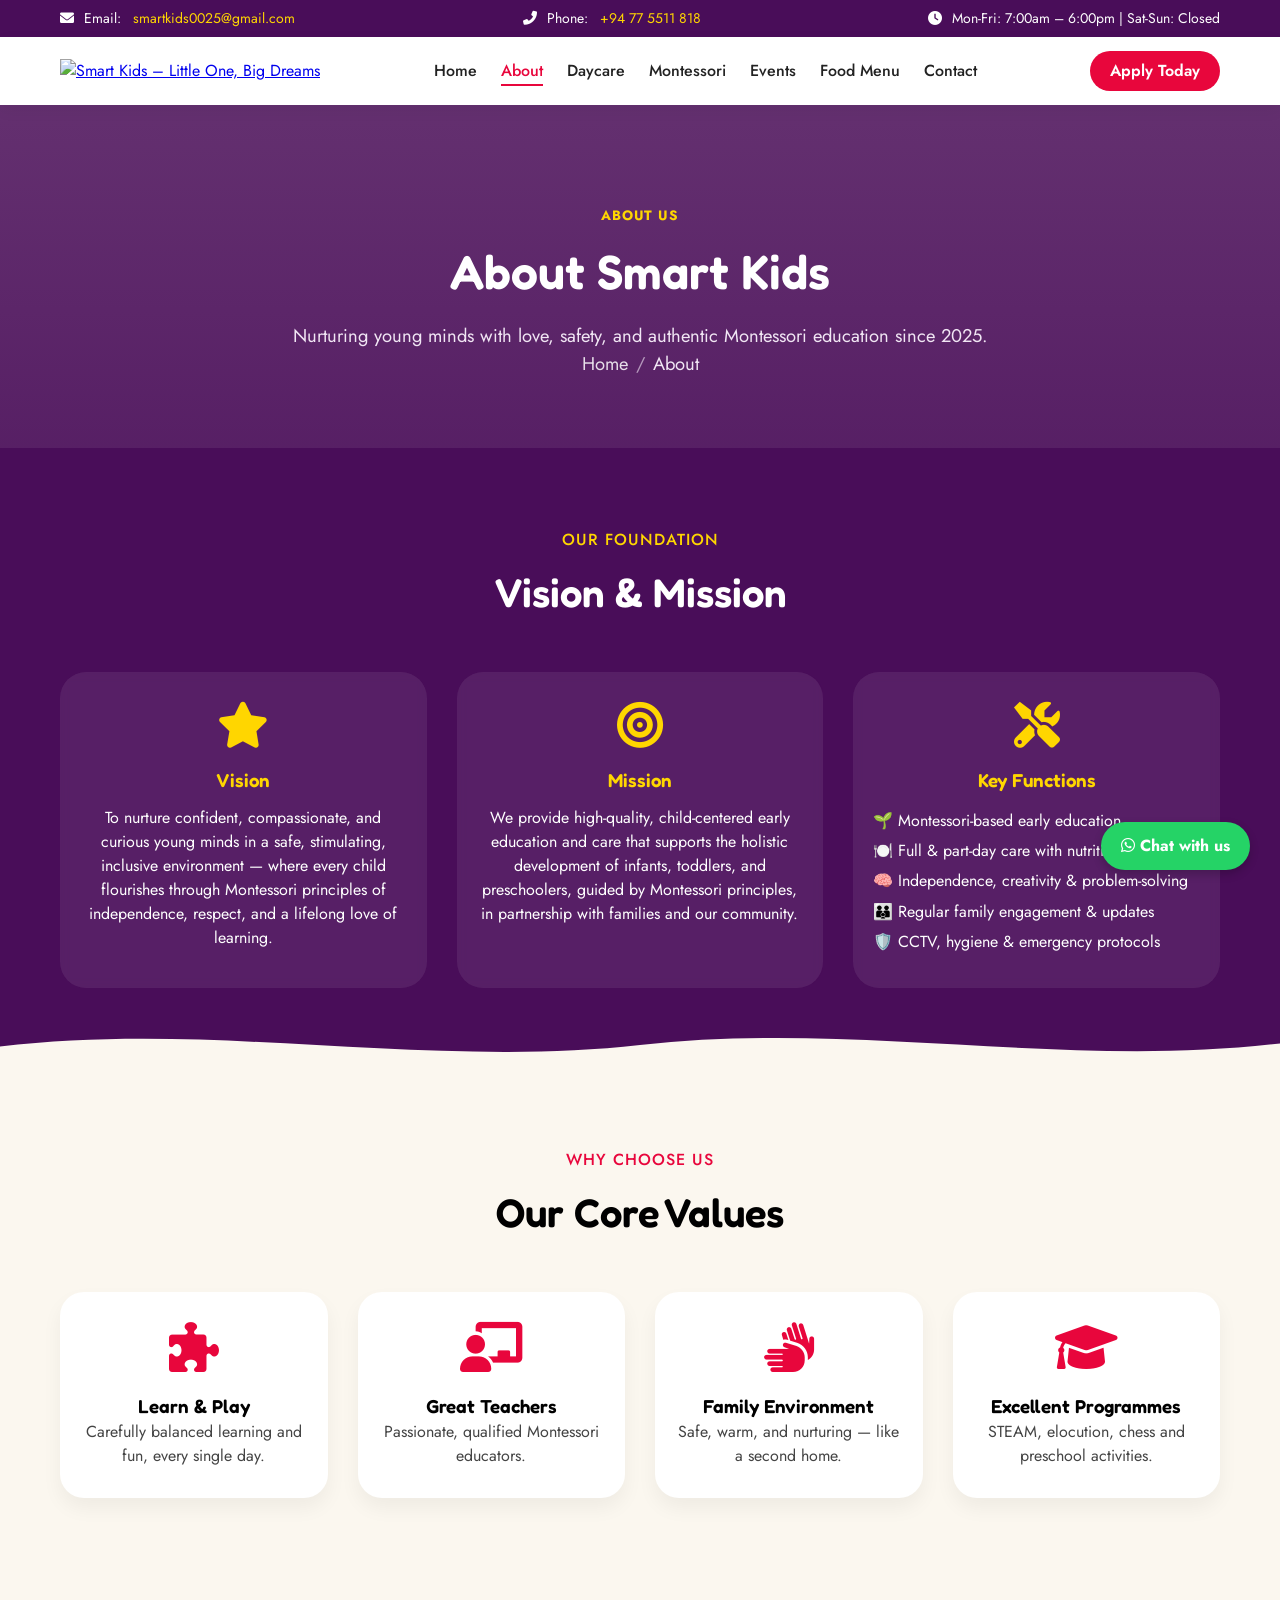
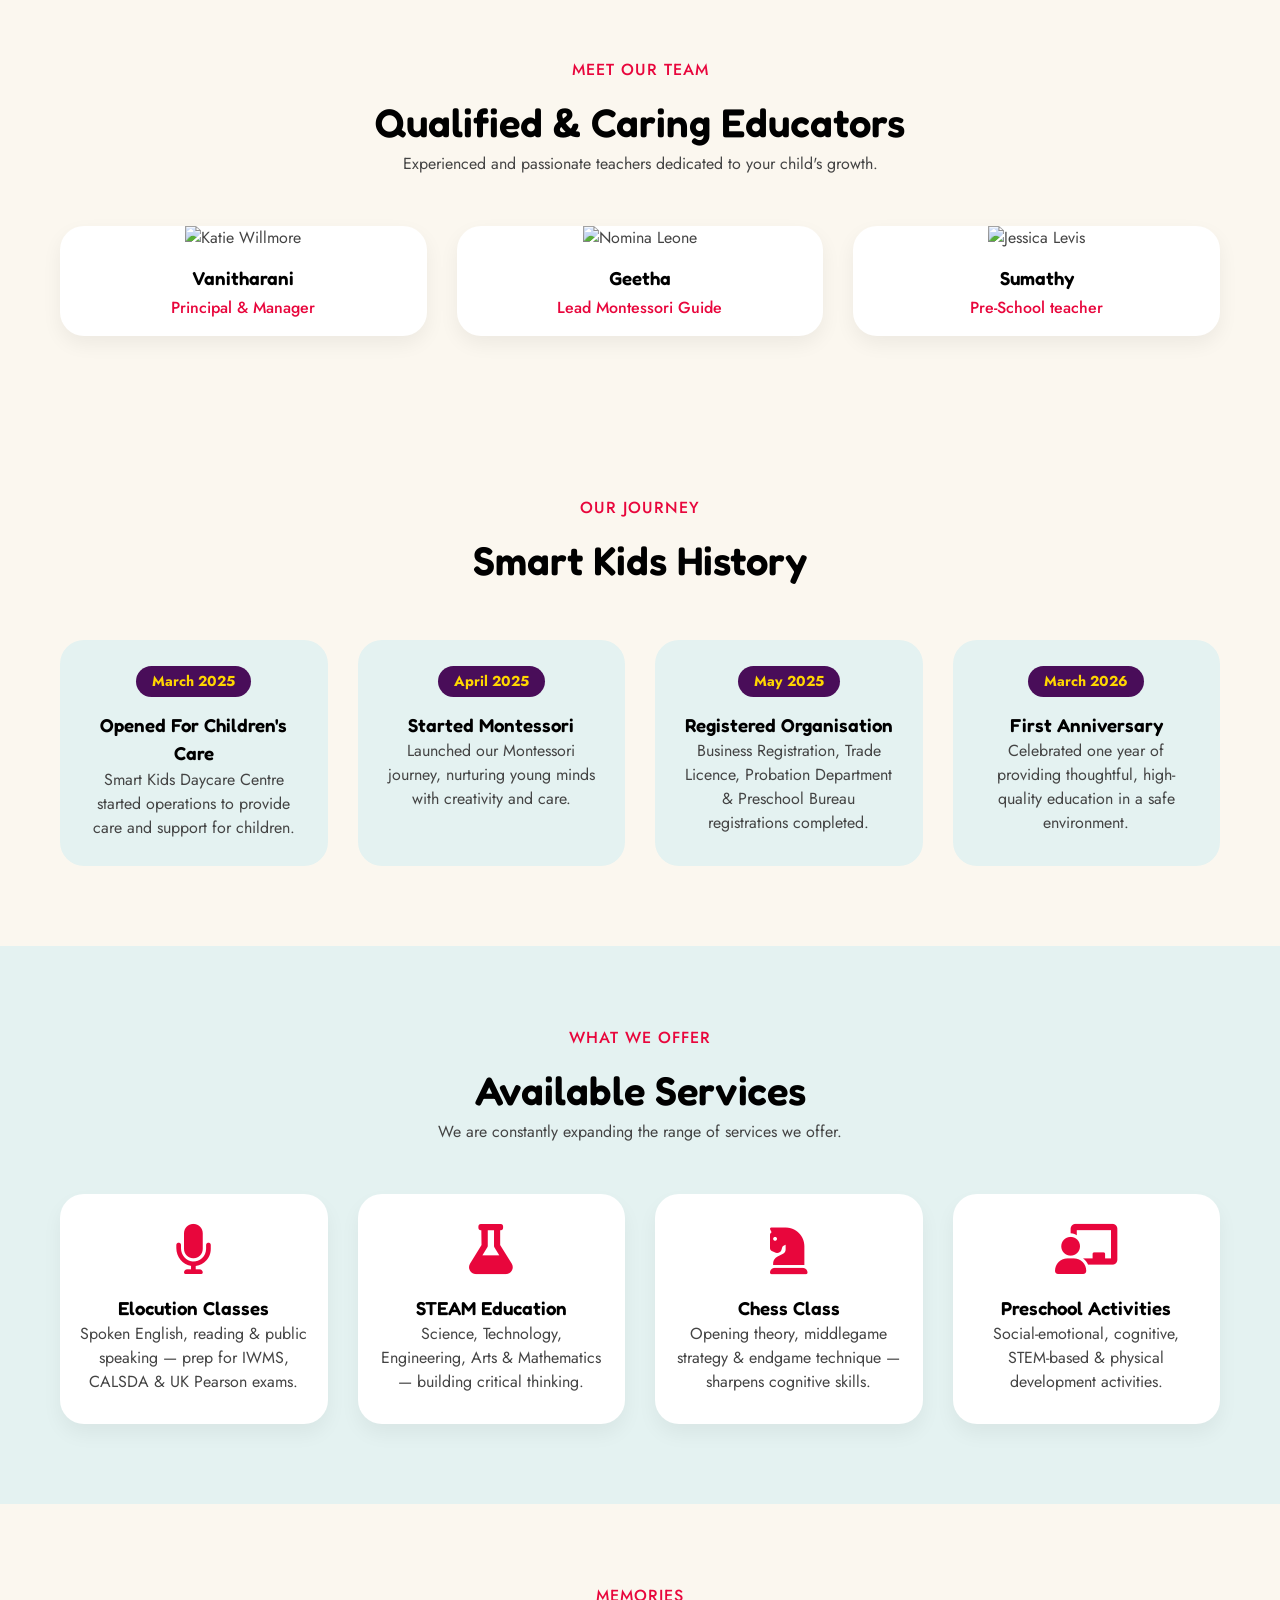
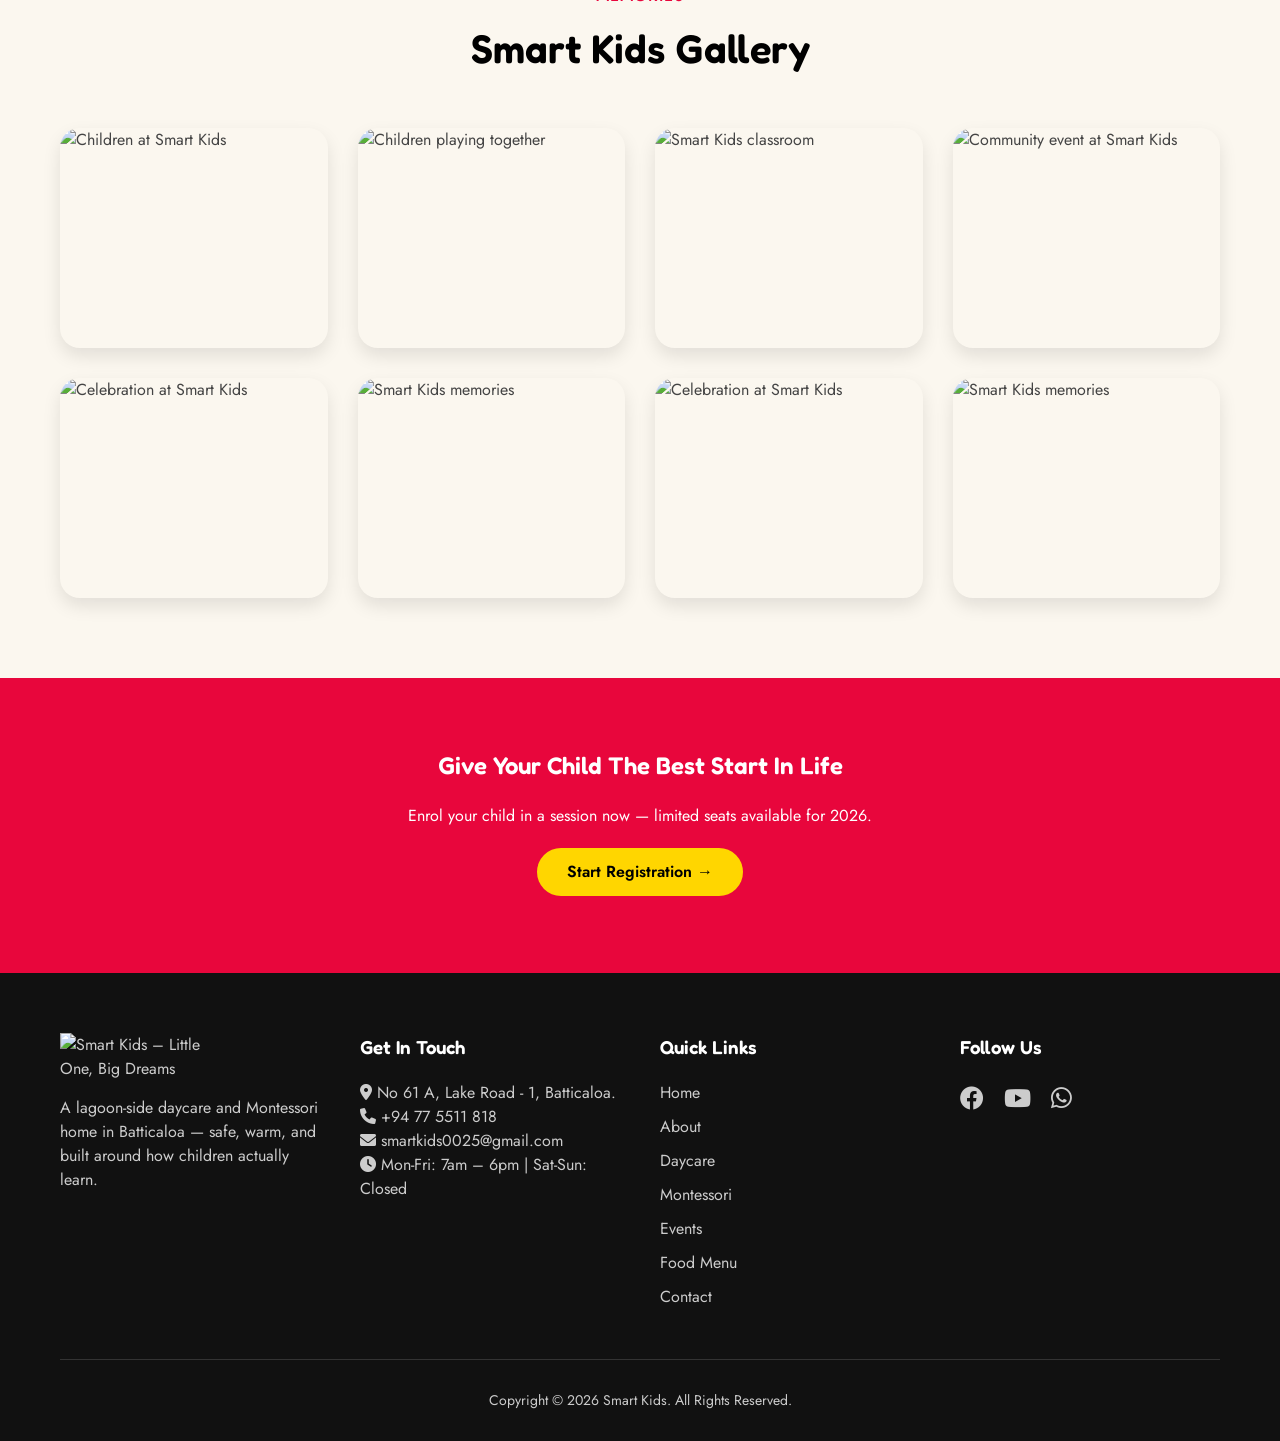
==== commit f091abf3: "Update About.html" ====
--- a/About.html
+++ b/About.html
@@ -217,7 +217,7 @@
         <h3>Get In Touch</h3>
         <p><i class="fas fa-map-marker-alt icon-color" aria-hidden="true"></i> No 61 A, Lake Road - 1, Batticaloa.</p>
         <p><i class="fas fa-phone icon-color" aria-hidden="true"></i> <a href="tel:+94775511818">+94 77 5511 818</a></p>
-        <p><i class="fas fa-envelope icon-color" aria-hidden="true"></i> <a href="mailto:info@smartkids.org.lk">info@smartkids.org.lk</a></p>
+        <p><i class="fas fa-envelope icon-color" aria-hidden="true"></i> <a href="mailto:smartkids0025@gmail.com">smartkids0025@gmail.com</a></p>
         <p><i class="fas fa-clock icon-color" aria-hidden="true"></i> Mon-Fri: 7am – 6pm | Sat-Sun: Closed</p>
       </div>
       <div>
